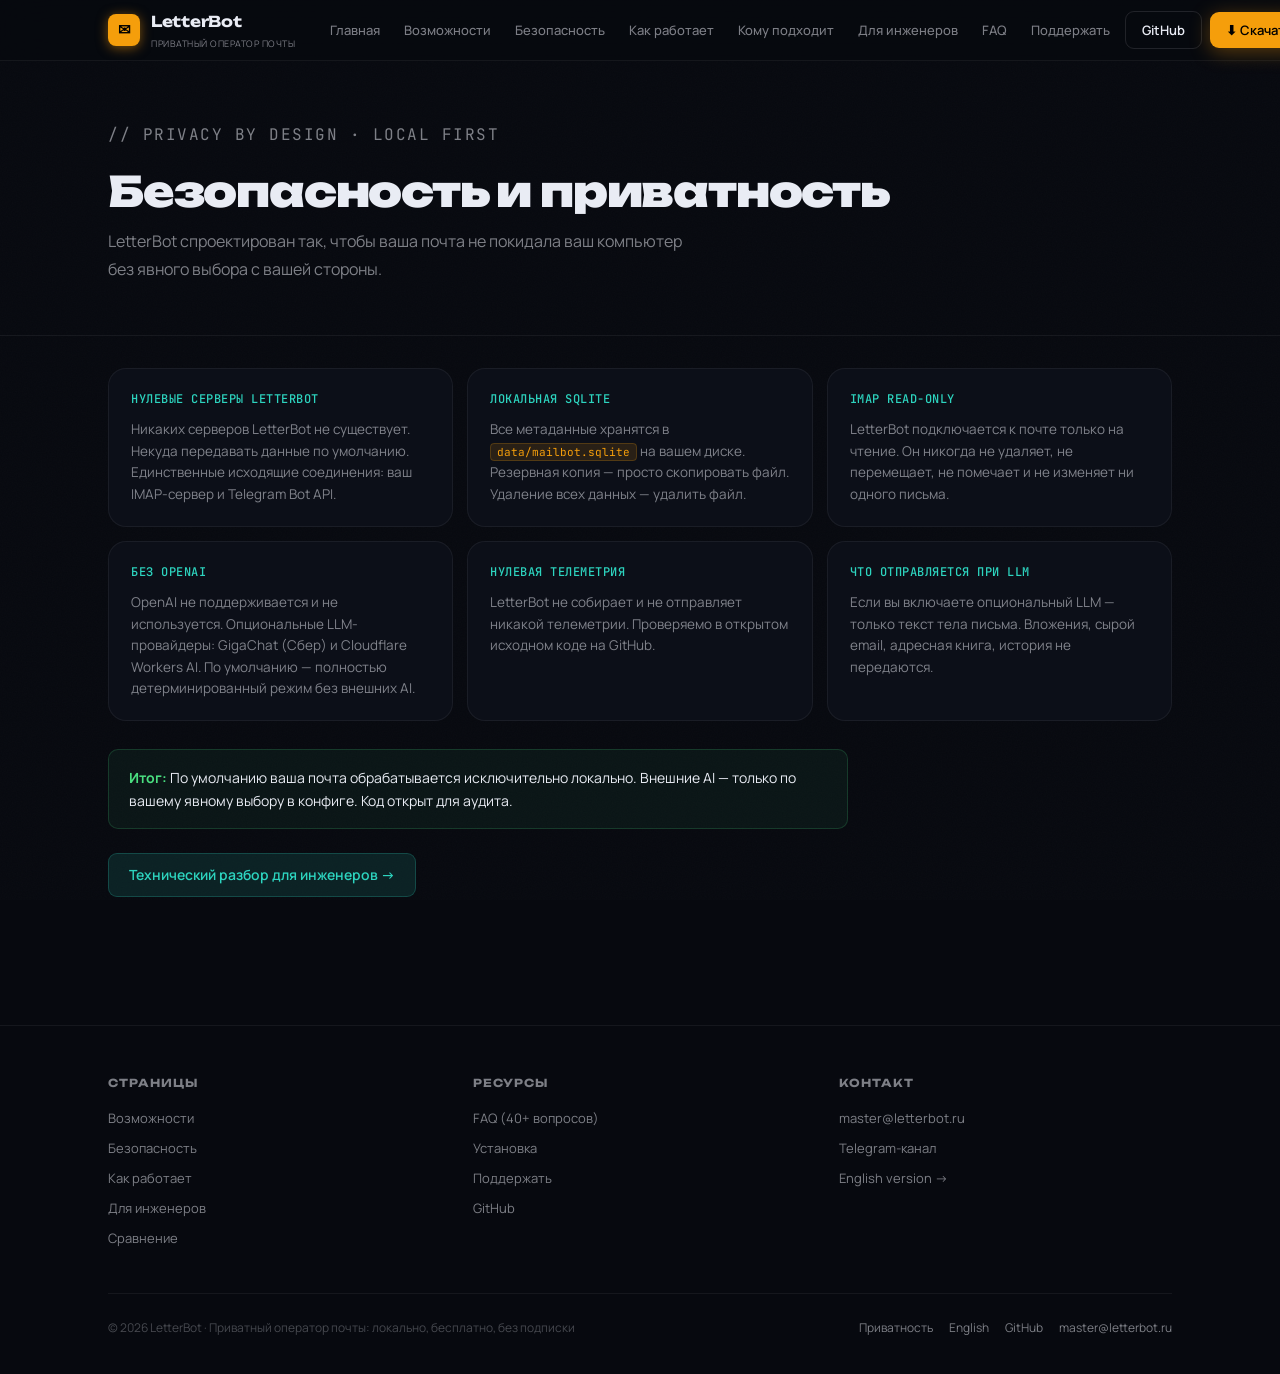
==== bezopasnost.html @ 1d452079 "Initial commit" ====
<!DOCTYPE html>
<html lang="ru">
<head>
<meta charset="UTF-8"/><meta name="viewport" content="width=device-width,initial-scale=1.0"/>
<title>Безопасность и приватность LetterBot — данные не покидают ваш компьютер</title>
<meta name="description" content="LetterBot обрабатывает почту локально. SQLite на вашем диске. Нет серверов LetterBot. Нет телеметрии. OpenAI не используется."/>
<meta name="theme-color" content="#07090f"/>
<link rel="canonical" href="https://letterbot.ru/bezopasnost.html"/>
<meta property="og:title" content="Безопасность и приватность LetterBot — данные не покидают ваш компьютер"/>
<meta property="og:description" content="LetterBot обрабатывает почту локально. SQLite на вашем диске. Нет серверов LetterBot. Нет телеметрии. OpenAI не используется."/>
<meta property="og:type" content="website"/>
<meta property="og:url" content="https://letterbot.ru/bezopasnost.html"/>
<meta property="og:image" content="https://letterbot.ru/assets/og.png"/>
<meta name="twitter:card" content="summary_large_image"/>
<link rel="alternate" hreflang="en" href="https://sergiothefirst.github.io/letterbot/"/>
<link rel="icon" href="favicon.svg" type="image/svg+xml"/>
<link rel="manifest" href="site.webmanifest"/>
<link rel="stylesheet" href="assets/styles.css"/>
<script src="assets/config.js"></script>
</head>
<body>
<a class="skip-link" href="#content">Перейти к содержимому</a>
<nav class="nav">
  <div class="wrap nav-inner">
    <a class="brand" href="index.html"><div class="brand-icon">✉</div><span>LetterBot<span class="brand-tag">приватный оператор почты</span></span></a>
    <div class="nav-links">
      <a href="index.html">Главная</a><a href="vozmozhnosti.html">Возможности</a>
      <a href="bezopasnost.html">Безопасность</a><a href="kak-rabotaet.html">Как работает</a>
      <a href="komu-podhodit.html">Кому подходит</a><a href="dlya-inzhenerov.html">Для инженеров</a>
      <a href="faq.html">FAQ</a><a href="podderzhka.html">Поддержать</a>
    </div>
    <div class="nav-end">
      <a class="btn btn-outline btn-sm" href="#" data-lb-github>GitHub</a>
      <a class="btn btn-amber btn-sm" href="#" data-lb-releases>⬇ Скачать</a>
    </div>
    <button class="mob-btn" id="mob-toggle" aria-expanded="false">☰</button>
  </div>
  <div class="mob-nav" id="mob-nav">
    <a href="index.html">Главная</a><a href="faq.html">FAQ</a>
    <a href="dlya-inzhenerov.html">Для инженеров</a><a href="podderzhka.html">Поддержать</a>
  </div>
</nav>
<main id="content">

<section class="page-hero"><div class="wrap">
  <p class="eyebrow">// privacy by design · local first</p>
  <h1>Безопасность и приватность</h1>
  <p>LetterBot спроектирован так, чтобы ваша почта не покидала ваш компьютер без явного выбора с вашей стороны.</p>
</div></section>
<section class="section" style="padding-top:32px"><div class="wrap">
  <div class="arch-grid">
    <div class="arch-card"><h4>НУЛЕВЫЕ СЕРВЕРЫ LETTERBOT</h4><p>Никаких серверов LetterBot не существует. Некуда передавать данные по умолчанию. Единственные исходящие соединения: ваш IMAP-сервер и Telegram Bot API.</p></div>
    <div class="arch-card"><h4>ЛОКАЛЬНАЯ SQLITE</h4><p>Все метаданные хранятся в <code>data/mailbot.sqlite</code> на вашем диске. Резервная копия — просто скопировать файл. Удаление всех данных — удалить файл.</p></div>
    <div class="arch-card"><h4>IMAP READ-ONLY</h4><p>LetterBot подключается к почте только на чтение. Он никогда не удаляет, не перемещает, не помечает и не изменяет ни одного письма.</p></div>
    <div class="arch-card"><h4>БЕЗ OPENAI</h4><p>OpenAI не поддерживается и не используется. Опциональные LLM-провайдеры: GigaChat (Сбер) и Cloudflare Workers AI. По умолчанию — полностью детерминированный режим без внешних AI.</p></div>
    <div class="arch-card"><h4>НУЛЕВАЯ ТЕЛЕМЕТРИЯ</h4><p>LetterBot не собирает и не отправляет никакой телеметрии. Проверяемо в открытом исходном коде на GitHub.</p></div>
    <div class="arch-card"><h4>ЧТО ОТПРАВЛЯЕТСЯ ПРИ LLM</h4><p>Если вы включаете опциональный LLM — только текст тела письма. Вложения, сырой email, адресная книга, история не передаются.</p></div>
  </div>
  <div class="gbox" style="margin-top:28px;max-width:740px">
    <strong>Итог:</strong> По умолчанию ваша почта обрабатывается исключительно локально. Внешние AI — только по вашему явному выбору в конфиге. Код открыт для аудита.
  </div>
  <div style="margin-top:24px"><a class="btn btn-teal" href="dlya-inzhenerov.html">Технический разбор для инженеров →</a></div>
</div></section>
</main>
<footer class="footer"><div class="wrap">
  <div class="footer-grid">
    <div class="footer-col"><h4>Страницы</h4>
      <a href="vozmozhnosti.html">Возможности</a><a href="bezopasnost.html">Безопасность</a>
      <a href="kak-rabotaet.html">Как работает</a><a href="dlya-inzhenerov.html">Для инженеров</a>
      <a href="sravnenie.html">Сравнение</a></div>
    <div class="footer-col"><h4>Ресурсы</h4>
      <a href="faq.html">FAQ (40+ вопросов)</a><a href="ustanovka-windows.html">Установка</a>
      <a href="podderzhka.html">Поддержать</a><a href="#" data-lb-github>GitHub</a></div>
    <div class="footer-col"><h4>Контакт</h4>
      <a href="mailto:master@letterbot.ru">master@letterbot.ru</a>
      <a href="#" data-lb-telegram>Telegram-канал</a>
      <a href="#" data-lb-en>English version →</a></div>
  </div>
  <div class="footer-bottom">
    <span>© <span id="year"></span> LetterBot · Приватный оператор почты: локально, бесплатно, без подписки</span>
    <div style="display:flex;gap:16px">
      <a href="bezopasnost.html">Приватность</a>
      <a href="#" data-lb-en>English</a>
      <a href="#" data-lb-github>GitHub</a>
      <a href="mailto:master@letterbot.ru">master@letterbot.ru</a>
    </div>
  </div>
</div></footer>
<script src="assets/main.js" defer></script>
</body></html>
---- assets/styles.css ----
/* ======================================================
   LetterBot RU — Premium Stylesheet v3
   Direction: dark ink · amber glow · mono accents · editorial
   Fonts: Unbounded (display) + Manrope (body) + JetBrains Mono
   ====================================================== */

@import url('https://fonts.googleapis.com/css2?family=Unbounded:wght@400;600;700;900&family=Manrope:wght@300;400;500;600;700&family=JetBrains+Mono:wght@400;500&display=swap');

/* ── tokens ── */
:root {
  --ink:      #07090f;
  --ink2:     #0c0f18;
  --ink3:     #111622;
  --ink4:     #18202f;
  --ink5:     #1f2a3d;
  --line:     rgba(255,255,255,0.06);
  --line2:    rgba(255,255,255,0.11);
  --amber:    #f59e0b;
  --amber2:   #d97706;
  --amber3:   rgba(245,158,11,0.12);
  --teal:     #2dd4bf;
  --green:    #4ade80;
  --red:      #f87171;
  --blue:     #60a5fa;
  --purple:   #a78bfa;
  --text:     #e9ecf4;
  --muted:    rgba(233,236,244,0.52);
  --muted2:   rgba(233,236,244,0.28);
  --surface:  rgba(255,255,255,0.035);
  --surface2: rgba(255,255,255,0.06);
  --surface3: rgba(255,255,255,0.09);
  --radius:   10px;
  --radius2:  18px;
  --shadow:   0 16px 56px rgba(0,0,0,0.6);
  --shadow2:  0 4px 20px rgba(0,0,0,0.4);
  --font-h:   'Unbounded', sans-serif;
  --font-b:   'Manrope', sans-serif;
  --font-m:   'JetBrains Mono', monospace;
  --max:      1120px;
}

/* ── reset ── */
*,*::before,*::after{box-sizing:border-box;margin:0;padding:0}
html{scroll-behavior:smooth}
body{
  font-family:var(--font-b);
  background:var(--ink);
  color:var(--text);
  line-height:1.7;
  font-size:16px;
  -webkit-font-smoothing:antialiased;
  overflow-x:hidden;
}
a{color:var(--amber);text-decoration:none}
a:hover{text-decoration:underline;opacity:.9}
img{max-width:100%;display:block}
ul,ol{list-style:none}

code,kbd{
  font-family:var(--font-m);
  font-size:.82em;
  background:var(--amber3);
  border:1px solid rgba(245,158,11,0.2);
  border-radius:4px;
  padding:1px 6px;
  color:var(--amber);
}

/* ── noise grain ── */
body::before{
  content:'';
  position:fixed;inset:0;
  background-image:url("data:image/svg+xml,%3Csvg xmlns='http://www.w3.org/2000/svg' width='300' height='300'%3E%3Cfilter id='n'%3E%3CfeTurbulence type='fractalNoise' baseFrequency='.8' numOctaves='4' stitchTiles='stitch'/%3E%3C/filter%3E%3Crect width='300' height='300' filter='url(%23n)' opacity='.045'/%3E%3C/svg%3E");
  pointer-events:none;z-index:0;opacity:.55;
}
body>*{position:relative;z-index:1}

/* ── layout ── */
.wrap{max-width:var(--max);margin:0 auto;padding:0 28px}
.section{padding:88px 0}
.section-sm{padding:52px 0}

/* ── nav ── */
.nav{
  position:sticky;top:0;z-index:200;
  background:rgba(7,9,15,.9);
  backdrop-filter:blur(20px) saturate(1.3);
  border-bottom:1px solid var(--line);
}
.nav-inner{
  display:flex;align-items:center;
  height:60px;gap:4px;
}
.brand{
  display:flex;align-items:center;gap:11px;
  font-family:var(--font-h);font-weight:700;font-size:15px;
  color:var(--text);letter-spacing:-.3px;
  white-space:nowrap;text-decoration:none;margin-right:20px;
  flex-shrink:0;
}
.brand:hover{text-decoration:none;opacity:.9}
.brand-icon{
  width:32px;height:32px;border-radius:8px;
  background:var(--amber);
  display:grid;place-items:center;
  font-size:15px;flex-shrink:0;
  box-shadow:0 2px 12px rgba(245,158,11,.5);
  color:#000;font-weight:700;
}
.brand-tag{
  display:block;font-size:9px;font-weight:400;
  color:var(--muted);letter-spacing:.5px;text-transform:uppercase;
  font-family:var(--font-b);margin-top:1px;
}
.nav-links{
  display:flex;align-items:center;gap:2px;flex:1;
}
.nav-links a{
  font-size:13px;font-weight:500;color:var(--muted);
  padding:6px 11px;border-radius:7px;
  transition:color .18s,background .18s;
  white-space:nowrap;
}
.nav-links a:hover,.nav-links a[aria-current]{
  color:var(--text);background:var(--surface2);
  text-decoration:none;
}
.nav-end{display:flex;align-items:center;gap:8px;margin-left:auto}
.mob-btn{
  display:none;background:none;border:none;
  color:var(--text);font-size:20px;cursor:pointer;
  padding:6px;border-radius:7px;
  margin-left:auto;
}
.mob-nav{
  display:none;flex-direction:column;gap:4px;
  padding:16px 24px 20px;border-top:1px solid var(--line);
  background:var(--ink2);
}
.mob-nav a{font-size:15px;font-weight:500;padding:10px 0;color:var(--muted);border-bottom:1px solid var(--line)}
.mob-nav a:hover,.mob-nav a[aria-current]{color:var(--amber)}
.mob-nav.open{display:flex}

/* ── buttons ── */
.btn{
  display:inline-flex;align-items:center;gap:7px;
  padding:9px 20px;border-radius:9px;font-weight:600;
  font-size:14px;font-family:var(--font-b);
  cursor:pointer;border:none;transition:all .2s;
  text-decoration:none;white-space:nowrap;
}
.btn:hover{text-decoration:none;transform:translateY(-1px)}
.btn-sm{padding:7px 16px;font-size:13px}
.btn-amber{background:var(--amber);color:#000;box-shadow:0 4px 20px rgba(245,158,11,.35)}
.btn-amber:hover{background:#fbbf24;box-shadow:0 6px 28px rgba(245,158,11,.5)}
.btn-outline{background:transparent;color:var(--text);border:1px solid var(--line2)}
.btn-outline:hover{background:var(--surface2);border-color:var(--line2)}
.btn-ghost{background:var(--surface);color:var(--text);border:1px solid var(--line)}
.btn-ghost:hover{background:var(--surface2)}
.btn-teal{background:rgba(45,212,191,.12);color:var(--teal);border:1px solid rgba(45,212,191,.22)}
.btn-teal:hover{background:rgba(45,212,191,.2)}

/* ── hero ── */
.hero{
  padding:80px 0 96px;
  position:relative;overflow:hidden;
}
.hero::after{
  content:'';position:absolute;
  top:-200px;right:-300px;
  width:700px;height:700px;
  background:radial-gradient(circle,rgba(245,158,11,.07) 0%,transparent 65%);
  pointer-events:none;
}
.hero-grid{
  display:grid;grid-template-columns:1fr 420px;
  gap:56px;align-items:start;
}
.eyebrow{
  font-family:var(--font-m);font-size:11px;
  color:var(--amber);text-transform:uppercase;letter-spacing:1.5px;
  margin-bottom:20px;
}
.hero h1{
  font-family:var(--font-h);font-size:clamp(28px,4.5vw,52px);
  font-weight:900;line-height:1.1;letter-spacing:-1.5px;
  margin-bottom:22px;
}
.hero-lead{
  font-size:17px;color:var(--muted);line-height:1.72;
  max-width:560px;margin-bottom:28px;
}
.slogan{
  font-family:var(--font-h);font-size:13px;font-weight:600;
  color:var(--teal);letter-spacing:.5px;
  margin-bottom:32px;padding:10px 16px;
  background:rgba(45,212,191,.07);border:1px solid rgba(45,212,191,.15);
  border-radius:8px;display:inline-block;
}
.badge-row{display:flex;flex-wrap:wrap;gap:8px;margin-bottom:32px}
.badge{
  font-size:12px;font-weight:600;
  padding:5px 12px;border-radius:20px;
  background:var(--surface2);border:1px solid var(--line2);
  color:var(--muted);letter-spacing:.2px;
}
.badge.green{background:rgba(74,222,128,.08);border-color:rgba(74,222,128,.2);color:var(--green)}
.badge.amber{background:var(--amber3);border-color:rgba(245,158,11,.25);color:var(--amber)}
.badge.teal{background:rgba(45,212,191,.08);border-color:rgba(45,212,191,.2);color:var(--teal)}
.hero-actions{display:flex;gap:12px;flex-wrap:wrap;margin-bottom:40px}
.hero-stats{
  display:grid;grid-template-columns:repeat(3,1fr);
  gap:1px;background:var(--line);border-radius:12px;overflow:hidden;
  border:1px solid var(--line);
}
.stat{
  background:var(--ink2);padding:16px 20px;
}
.stat-val{
  font-family:var(--font-h);font-size:22px;font-weight:700;
  color:var(--amber);display:block;
}
.stat-label{font-size:12px;color:var(--muted);margin-top:3px}

/* ── telegram mock ── */
.tg-card{
  background:var(--ink3);
  border:1px solid var(--line2);border-radius:var(--radius2);
  overflow:hidden;box-shadow:var(--shadow);
}
.tg-header{
  background:var(--ink4);padding:12px 16px;
  display:flex;align-items:center;gap:10px;
  border-bottom:1px solid var(--line);
}
.tg-avatar{
  width:36px;height:36px;border-radius:50%;
  background:var(--amber);display:grid;place-items:center;
  font-size:14px;color:#000;font-weight:700;flex-shrink:0;
}
.tg-name{font-weight:600;font-size:14px}
.tg-sub{font-size:11px;color:var(--teal)}
.tg-body{padding:16px}
.tg-msg{
  background:var(--ink4);border-radius:12px 12px 12px 4px;
  padding:14px 16px;margin-bottom:10px;font-size:14px;
  line-height:1.6;border-left:3px solid var(--amber);
}
.tg-msg .pri{font-weight:700;font-size:13px;margin-bottom:6px}
.tg-msg .subject{font-weight:600;color:var(--text);margin-bottom:4px}
.tg-msg .action{color:var(--green);font-size:13px;margin-top:6px}
.tg-msg .meta{font-size:11px;color:var(--muted2);margin-top:6px;font-family:var(--font-m)}
.tg-btns{display:flex;flex-wrap:wrap;gap:6px;margin-top:10px}
.tg-btn{
  background:var(--ink4);border:1px solid var(--line2);
  border-radius:8px;padding:6px 12px;font-size:12px;
  color:var(--muted);cursor:pointer;font-family:var(--font-b);
}
.tg-btn.hi{background:rgba(248,113,113,.1);border-color:rgba(248,113,113,.25);color:var(--red)}
.tg-btn.med{background:rgba(251,191,36,.08);border-color:rgba(251,191,36,.2);color:var(--amber)}
.tg-btn.lo{background:rgba(74,222,128,.07);border-color:rgba(74,222,128,.18);color:var(--green)}

/* ── sections ── */
h2{
  font-family:var(--font-h);font-size:clamp(20px,3.5vw,34px);
  font-weight:800;letter-spacing:-1px;line-height:1.15;
  margin-bottom:14px;
}
h3{font-family:var(--font-h);font-size:15px;font-weight:700;letter-spacing:-.3px;margin-bottom:8px}
.section-lead{font-size:17px;color:var(--muted);margin-bottom:44px;max-width:640px;line-height:1.7}
.section-eyebrow{font-family:var(--font-m);font-size:10px;letter-spacing:2px;text-transform:uppercase;color:var(--amber);margin-bottom:12px}

/* ── feature grid ── */
.feature-grid{display:grid;grid-template-columns:repeat(auto-fill,minmax(310px,1fr));gap:16px}
.fcard{
  background:var(--ink2);border:1px solid var(--line);
  border-radius:var(--radius2);padding:24px 26px;
  transition:border-color .2s,transform .2s;
}
.fcard:hover{border-color:var(--line2);transform:translateY(-2px)}
.fcard-icon{
  width:40px;height:40px;border-radius:10px;
  display:grid;place-items:center;font-size:18px;
  margin-bottom:14px;flex-shrink:0;
}
.fcard-icon.amber{background:var(--amber3)}
.fcard-icon.teal{background:rgba(45,212,191,.1)}
.fcard-icon.green{background:rgba(74,222,128,.1)}
.fcard-icon.blue{background:rgba(96,165,250,.1)}
.fcard-icon.red{background:rgba(248,113,113,.1)}
.fcard-icon.purple{background:rgba(167,139,250,.1)}
.fcard p{font-size:14px;color:var(--muted);line-height:1.65;margin-top:6px}
.fcard-tag{
  display:inline-block;margin-top:12px;
  font-family:var(--font-m);font-size:10px;
  color:var(--amber);background:var(--amber3);
  border:1px solid rgba(245,158,11,.2);
  border-radius:4px;padding:2px 8px;
}

/* ── comparison table ── */
.cmp-table{width:100%;border-collapse:collapse;font-size:14px}
.cmp-table th{
  font-family:var(--font-h);font-size:11px;font-weight:700;
  text-transform:uppercase;letter-spacing:.5px;
  padding:14px 20px;background:var(--ink3);
  border-bottom:1px solid var(--line2);text-align:left;color:var(--muted);
}
.cmp-table th:first-child{color:var(--text)}
.cmp-table td{
  padding:13px 20px;border-bottom:1px solid var(--line);
  vertical-align:middle;
}
.cmp-table tr:last-child td{border-bottom:none}
.cmp-table tr:hover td{background:var(--surface)}
.cmp-table td:first-child{color:var(--muted);font-size:13px}
.cmp-table .lb-col{color:var(--amber);font-weight:600}
.cmp-yes{color:var(--green)}
.cmp-no{color:var(--muted2)}
.cmp-part{color:var(--amber)}
.table-wrap{
  background:var(--ink2);border:1px solid var(--line);
  border-radius:var(--radius2);overflow:hidden;overflow-x:auto;
}

/* ── arch cards ── */
.arch-grid{display:grid;grid-template-columns:repeat(auto-fill,minmax(260px,1fr));gap:14px}
.arch-card{
  background:var(--ink2);border:1px solid var(--line);
  border-radius:var(--radius2);padding:20px 22px;
}
.arch-card h4{
  font-family:var(--font-m);font-size:12px;font-weight:500;
  color:var(--teal);margin-bottom:10px;letter-spacing:.5px;
}
.arch-card p{font-size:13.5px;color:var(--muted);line-height:1.6}

/* ── code block ── */
.code-block{
  background:var(--ink3);border:1px solid var(--line2);
  border-radius:var(--radius2);padding:20px 24px;
  font-family:var(--font-m);font-size:13px;
  line-height:1.75;overflow-x:auto;
}
.code-block .comment{color:var(--muted2)}
.code-block .key{color:var(--amber)}
.code-block .val{color:var(--green)}
.code-block .prompt{color:var(--teal)}

/* ── faq ── */
.faq-search-wrap{
  display:flex;align-items:center;gap:12px;
  margin-bottom:36px;flex-wrap:wrap;
}
#faq-search{
  flex:1;min-width:240px;max-width:520px;
  background:var(--ink3);border:1px solid var(--line2);
  border-radius:10px;padding:11px 16px;
  font-size:14px;color:var(--text);
  font-family:var(--font-b);outline:none;
  transition:border-color .2s,box-shadow .2s;
}
#faq-search:focus{
  border-color:rgba(245,158,11,.4);
  box-shadow:0 0 0 3px rgba(245,158,11,.1);
}
#faq-search::placeholder{color:var(--muted2)}
#faq-empty{
  display:none;text-align:center;padding:40px;
  color:var(--muted);font-size:15px;
}
.faq-section-label{
  font-family:var(--font-m);font-size:10px;
  text-transform:uppercase;letter-spacing:1.8px;
  color:var(--amber);margin:36px 0 14px;
}
.faq-item{
  border:1px solid var(--line);border-radius:12px;
  margin-bottom:8px;overflow:hidden;
  transition:border-color .2s;
}
.faq-item:hover{border-color:var(--line2)}
.faq-item[data-hidden]{display:none}
.faq-q{
  display:flex;justify-content:space-between;align-items:center;
  padding:16px 20px;cursor:pointer;
  font-weight:600;font-size:15px;color:var(--text);
  gap:12px;user-select:none;
  background:var(--ink2);
}
.faq-q:hover{background:var(--ink3)}
.faq-q .faq-ic{
  flex-shrink:0;width:22px;height:22px;
  border-radius:50%;background:var(--surface2);
  display:grid;place-items:center;
  font-size:14px;transition:transform .25s;
  color:var(--amber);
}
.faq-item.open .faq-q .faq-ic{transform:rotate(45deg)}
.faq-body{
  display:none;padding:16px 20px 20px;
  font-size:14.5px;color:var(--muted);line-height:1.72;
  background:var(--ink2);border-top:1px solid var(--line);
}
.faq-item.open .faq-body{display:block}
.faq-body strong{color:var(--text)}
.faq-body code{font-size:.82em}
.faq-match{background:rgba(245,158,11,.2);border-radius:2px;padding:0 2px}

/* ── qr/donate ── */
.donate-box{
  background:var(--ink2);border:1px solid var(--line);
  border-radius:var(--radius2);padding:32px;
  display:flex;gap:32px;align-items:center;flex-wrap:wrap;
}
.donate-qr{
  width:140px;height:140px;flex-shrink:0;
  border-radius:12px;overflow:hidden;background:#fff;padding:8px;
}
.donate-qr img{width:100%;height:100%;object-fit:contain}
.donate-text h3{font-family:var(--font-h);margin-bottom:10px;font-size:18px}
.donate-text p{color:var(--muted);font-size:14px;margin-bottom:16px}

/* ── page hero ── */
.page-hero{
  padding:60px 0 52px;
  border-bottom:1px solid var(--line);
}
.page-hero h1{
  font-family:var(--font-h);font-size:clamp(22px,4vw,42px);
  font-weight:900;letter-spacing:-1.2px;line-height:1.1;
  margin-bottom:14px;
}
.page-hero p{font-size:16px;color:var(--muted);max-width:580px;line-height:1.7}

/* ── highlight box ── */
.hbox{
  background:var(--amber3);border:1px solid rgba(245,158,11,.22);
  border-radius:var(--radius);padding:16px 20px;
  font-size:14px;line-height:1.65;margin:20px 0;
}
.hbox strong{color:var(--amber)}
.tbox{
  background:rgba(45,212,191,.06);border:1px solid rgba(45,212,191,.18);
  border-radius:var(--radius);padding:16px 20px;
  font-size:14px;line-height:1.65;margin:20px 0;
}
.tbox strong{color:var(--teal)}
.gbox{
  background:rgba(74,222,128,.06);border:1px solid rgba(74,222,128,.18);
  border-radius:var(--radius);padding:16px 20px;
  font-size:14px;line-height:1.65;
}
.gbox strong{color:var(--green)}

/* ── two-col ── */
.two-col{display:grid;grid-template-columns:1fr 1fr;gap:24px}
.three-col{display:grid;grid-template-columns:repeat(3,1fr);gap:20px}

/* ── log mock ── */
.log-mock{
  background:var(--ink);border:1px solid var(--line2);
  border-radius:var(--radius2);padding:20px 24px;
  font-family:var(--font-m);font-size:12.5px;line-height:1.9;
  overflow-x:auto;
}
.log-mock .ok{color:var(--green)}
.log-mock .warn{color:var(--amber)}
.log-mock .err{color:var(--red)}
.log-mock .info{color:var(--blue)}
.log-mock .ts{color:var(--muted2)}
.log-mock .ev{color:var(--teal)}

/* ── steps ── */
.steps{display:flex;flex-direction:column;gap:0}
.step{
  display:flex;gap:20px;padding:20px 0;
  border-bottom:1px solid var(--line);
}
.step:last-child{border-bottom:none}
.step-num{
  width:32px;height:32px;border-radius:50%;
  background:var(--amber);color:#000;
  font-weight:800;font-family:var(--font-h);font-size:13px;
  display:grid;place-items:center;flex-shrink:0;margin-top:2px;
}
.step-body h4{font-family:var(--font-h);font-size:14px;font-weight:700;margin-bottom:6px}
.step-body p{font-size:14px;color:var(--muted);line-height:1.65}

/* ── footer ── */
.footer{
  padding:48px 0 36px;
  border-top:1px solid var(--line);margin-top:40px;
}
.footer-grid{
  display:grid;grid-template-columns:1fr 1fr 1fr;gap:32px;
  margin-bottom:36px;
}
.footer-col h4{
  font-family:var(--font-h);font-size:11px;font-weight:700;
  text-transform:uppercase;letter-spacing:1px;
  color:var(--muted);margin-bottom:14px;
}
.footer-col a{
  display:block;font-size:13px;color:var(--muted);
  margin-bottom:8px;
}
.footer-col a:hover{color:var(--amber)}
.footer-bottom{
  display:flex;justify-content:space-between;align-items:center;
  flex-wrap:wrap;gap:12px;
  padding-top:24px;border-top:1px solid var(--line);
  font-size:12px;color:var(--muted2);
}
.footer-bottom a{color:var(--muted)}
.footer-bottom a:hover{color:var(--amber)}

/* ── misc utilities ── */
.tag{
  display:inline-block;font-family:var(--font-m);font-size:10px;
  padding:3px 9px;border-radius:4px;
  background:var(--surface2);border:1px solid var(--line2);
  color:var(--muted);
}
.tag.amber{background:var(--amber3);border-color:rgba(245,158,11,.2);color:var(--amber)}
.tag.green{background:rgba(74,222,128,.08);border-color:rgba(74,222,128,.2);color:var(--green)}
.tag.teal{background:rgba(45,212,191,.08);border-color:rgba(45,212,191,.2);color:var(--teal)}
.skip-link{position:absolute;top:-60px;left:0;background:var(--amber);color:#000;padding:8px 16px;border-radius:0 0 8px 0;font-weight:600;transition:top .2s;z-index:999}
.skip-link:focus{top:0}
.sr-only{position:absolute;width:1px;height:1px;padding:0;margin:-1px;overflow:hidden;clip:rect(0,0,0,0);border:0}
.divider{border:none;border-top:1px solid var(--line);margin:40px 0}
.centered{text-align:center}
.muted{color:var(--muted)}
.small{font-size:13px}
input[type="search"],input[type="text"]{
  background:var(--ink3);border:1px solid var(--line2);
  border-radius:10px;padding:10px 16px;
  font-size:14px;color:var(--text);
  font-family:var(--font-b);outline:none;width:100%;
  transition:border-color .2s,box-shadow .2s;
}
input:focus{border-color:rgba(245,158,11,.4);box-shadow:0 0 0 3px rgba(245,158,11,.1)}

/* ── engineer page ── */
.eng-hero-badge{
  display:inline-flex;align-items:center;gap:8px;
  background:rgba(45,212,191,.07);border:1px solid rgba(45,212,191,.18);
  border-radius:8px;padding:8px 14px;font-size:13px;color:var(--teal);
  font-family:var(--font-m);margin-bottom:20px;
}
.metrics-bar{
  display:grid;grid-template-columns:repeat(auto-fill,minmax(160px,1fr));
  gap:12px;margin:28px 0;
}
.metric-box{
  background:var(--ink2);border:1px solid var(--line);
  border-radius:12px;padding:16px 18px;
}
.metric-box .mv{
  font-family:var(--font-h);font-size:20px;font-weight:700;
  color:var(--amber);display:block;
}
.metric-box .ml{font-size:12px;color:var(--muted);margin-top:4px}

/* ── priority chips ── */
.pri-chip{
  display:inline-flex;align-items:center;gap:6px;
  font-size:12px;font-weight:600;padding:4px 10px;border-radius:20px;
}
.pri-chip.red{background:rgba(248,113,113,.1);color:var(--red);border:1px solid rgba(248,113,113,.2)}
.pri-chip.amber{background:var(--amber3);color:var(--amber);border:1px solid rgba(245,158,11,.2)}
.pri-chip.green{background:rgba(74,222,128,.08);color:var(--green);border:1px solid rgba(74,222,128,.2)}

/* ── responsive ── */
@media(max-width:960px){
  .hero-grid{grid-template-columns:1fr;gap:36px}
  .two-col,.three-col,.footer-grid{grid-template-columns:1fr}
  .hero-stats{grid-template-columns:repeat(3,1fr)}
}
@media(max-width:720px){
  .section{padding:60px 0}
  .wrap{padding:0 18px}
  .nav-links{display:none}
  .mob-btn{display:block}
  .nav-end{display:none}
  h2{font-size:22px}
  .hero-stats{grid-template-columns:1fr}
  .feature-grid{grid-template-columns:1fr}
  .arch-grid{grid-template-columns:1fr}
  .metrics-bar{grid-template-columns:repeat(2,1fr)}
  .donate-box{flex-direction:column}
}
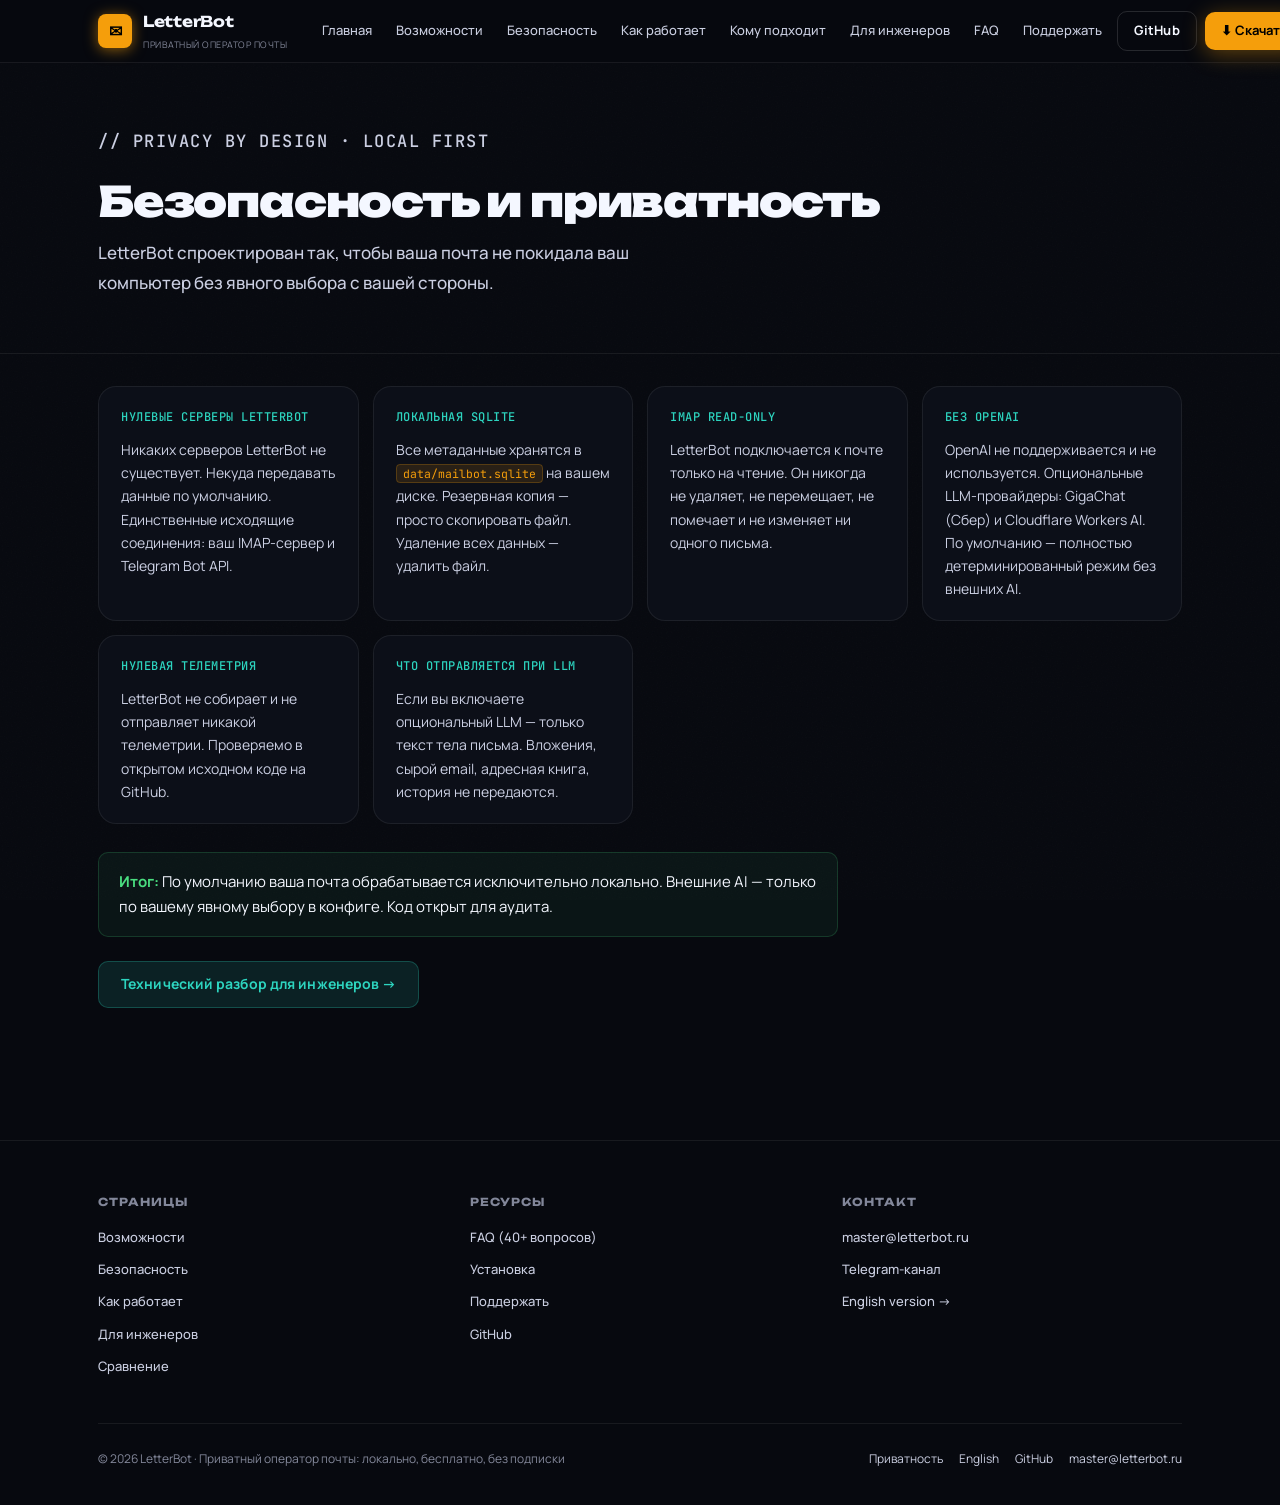
==== commit 6a34c708: "Добавить Cloudflare Web Analytics на все страницы сайта - Вставлен скрипт beacon.min.js с токеном 34" ====
--- a/bezopasnost.html
+++ b/bezopasnost.html
@@ -87,4 +87,5 @@
   </div>
 </div></footer>
 <script src="assets/main.js" defer></script>
+<!-- Cloudflare Web Analytics --><script defer src='https://static.cloudflareinsights.com/beacon.min.js' data-cf-beacon='{"token": "34885cf1632e48f6a57eb28987edbba8"}'></script><!-- End Cloudflare Web Analytics -->
 </body></html>
--- a/assets/styles.css
+++ b/assets/styles.css
@@ -1,7 +1,8 @@
 /* ======================================================
-   LetterBot RU — Premium Stylesheet v3
+   LetterBot RU — Premium Stylesheet v5
    Direction: dark ink · amber glow · mono accents · editorial
    Fonts: Unbounded (display) + Manrope (body) + JetBrains Mono
+   GEO/AEO optimized · Yandex Alisa · 2026-04-27
    ====================================================== */
 
 @import url('https://fonts.googleapis.com/css2?family=Unbounded:wght@400;600;700;900&family=Manrope:wght@300;400;500;600;700&family=JetBrains+Mono:wght@400;500&display=swap');
@@ -13,8 +14,8 @@
   --ink3:     #111622;
   --ink4:     #18202f;
   --ink5:     #1f2a3d;
-  --line:     rgba(255,255,255,0.06);
-  --line2:    rgba(255,255,255,0.11);
+  --line:     rgba(255,255,255,0.07);
+  --line2:    rgba(255,255,255,0.13);
   --amber:    #f59e0b;
   --amber2:   #d97706;
   --amber3:   rgba(245,158,11,0.12);
@@ -23,20 +24,20 @@
   --red:      #f87171;
   --blue:     #60a5fa;
   --purple:   #a78bfa;
-  --text:     #e9ecf4;
-  --muted:    rgba(233,236,244,0.52);
-  --muted2:   rgba(233,236,244,0.28);
+  --text:     #f4f7ff;
+  --muted:    rgba(230,235,255,0.88);
+  --muted2:   rgba(220,228,255,0.58);
   --surface:  rgba(255,255,255,0.035);
-  --surface2: rgba(255,255,255,0.06);
-  --surface3: rgba(255,255,255,0.09);
+  --surface2: rgba(255,255,255,0.07);
+  --surface3: rgba(255,255,255,0.10);
   --radius:   10px;
   --radius2:  18px;
-  --shadow:   0 16px 56px rgba(0,0,0,0.6);
+  --shadow:   0 16px 56px rgba(0,0,0,0.65);
   --shadow2:  0 4px 20px rgba(0,0,0,0.4);
   --font-h:   'Unbounded', sans-serif;
   --font-b:   'Manrope', sans-serif;
   --font-m:   'JetBrains Mono', monospace;
-  --max:      1120px;
+  --max:      1140px;
 }
 
 /* ── reset ── */
@@ -46,8 +47,9 @@
   font-family:var(--font-b);
   background:var(--ink);
   color:var(--text);
-  line-height:1.7;
-  font-size:16px;
+  line-height:1.78;
+  font-size:18px;
+  font-weight:400;
   -webkit-font-smoothing:antialiased;
   overflow-x:hidden;
 }
@@ -55,12 +57,13 @@
 a:hover{text-decoration:underline;opacity:.9}
 img{max-width:100%;display:block}
 ul,ol{list-style:none}
+figure{margin:0}
 
 code,kbd{
   font-family:var(--font-m);
   font-size:.82em;
   background:var(--amber3);
-  border:1px solid rgba(245,158,11,0.2);
+  border:1px solid rgba(245,158,11,0.22);
   border-radius:4px;
   padding:1px 6px;
   color:var(--amber);
@@ -71,25 +74,25 @@
   content:'';
   position:fixed;inset:0;
   background-image:url("data:image/svg+xml,%3Csvg xmlns='http://www.w3.org/2000/svg' width='300' height='300'%3E%3Cfilter id='n'%3E%3CfeTurbulence type='fractalNoise' baseFrequency='.8' numOctaves='4' stitchTiles='stitch'/%3E%3C/filter%3E%3Crect width='300' height='300' filter='url(%23n)' opacity='.045'/%3E%3C/svg%3E");
-  pointer-events:none;z-index:0;opacity:.55;
+  pointer-events:none;z-index:0;opacity:.5;
 }
 body>*{position:relative;z-index:1}
 
 /* ── layout ── */
 .wrap{max-width:var(--max);margin:0 auto;padding:0 28px}
-.section{padding:88px 0}
-.section-sm{padding:52px 0}
+.section{padding:92px 0}
+.section-sm{padding:56px 0}
 
 /* ── nav ── */
 .nav{
   position:sticky;top:0;z-index:200;
-  background:rgba(7,9,15,.9);
-  backdrop-filter:blur(20px) saturate(1.3);
+  background:rgba(7,9,15,.92);
+  backdrop-filter:blur(22px) saturate(1.4);
   border-bottom:1px solid var(--line);
 }
 .nav-inner{
   display:flex;align-items:center;
-  height:60px;gap:4px;
+  height:62px;gap:4px;
 }
 .brand{
   display:flex;align-items:center;gap:11px;
@@ -100,16 +103,16 @@
 }
 .brand:hover{text-decoration:none;opacity:.9}
 .brand-icon{
-  width:32px;height:32px;border-radius:8px;
+  width:34px;height:34px;border-radius:8px;
   background:var(--amber);
   display:grid;place-items:center;
-  font-size:15px;flex-shrink:0;
-  box-shadow:0 2px 12px rgba(245,158,11,.5);
+  font-size:16px;flex-shrink:0;
+  box-shadow:0 2px 14px rgba(245,158,11,.55);
   color:#000;font-weight:700;
 }
 .brand-tag{
   display:block;font-size:9px;font-weight:400;
-  color:var(--muted);letter-spacing:.5px;text-transform:uppercase;
+  color:var(--muted2);letter-spacing:.5px;text-transform:uppercase;
   font-family:var(--font-b);margin-top:1px;
 }
 .nav-links{
@@ -144,83 +147,122 @@
 /* ── buttons ── */
 .btn{
   display:inline-flex;align-items:center;gap:7px;
-  padding:9px 20px;border-radius:9px;font-weight:600;
+  padding:10px 22px;border-radius:10px;font-weight:700;
   font-size:14px;font-family:var(--font-b);
   cursor:pointer;border:none;transition:all .2s;
-  text-decoration:none;white-space:nowrap;
+  text-decoration:none;white-space:nowrap;letter-spacing:.1px;
 }
 .btn:hover{text-decoration:none;transform:translateY(-1px)}
 .btn-sm{padding:7px 16px;font-size:13px}
-.btn-amber{background:var(--amber);color:#000;box-shadow:0 4px 20px rgba(245,158,11,.35)}
-.btn-amber:hover{background:#fbbf24;box-shadow:0 6px 28px rgba(245,158,11,.5)}
+.btn-lg{padding:14px 32px;font-size:16px}
+.btn-amber{background:var(--amber);color:#000;box-shadow:0 4px 22px rgba(245,158,11,.38)}
+.btn-amber:hover{background:#fbbf24;box-shadow:0 6px 30px rgba(245,158,11,.55)}
 .btn-outline{background:transparent;color:var(--text);border:1px solid var(--line2)}
-.btn-outline:hover{background:var(--surface2);border-color:var(--line2)}
+.btn-outline:hover{background:var(--surface2);border-color:rgba(255,255,255,.2)}
 .btn-ghost{background:var(--surface);color:var(--text);border:1px solid var(--line)}
 .btn-ghost:hover{background:var(--surface2)}
-.btn-teal{background:rgba(45,212,191,.12);color:var(--teal);border:1px solid rgba(45,212,191,.22)}
-.btn-teal:hover{background:rgba(45,212,191,.2)}
+.btn-teal{background:rgba(45,212,191,.12);color:var(--teal);border:1px solid rgba(45,212,191,.25)}
+.btn-teal:hover{background:rgba(45,212,191,.22)}
 
 /* ── hero ── */
 .hero{
-  padding:80px 0 96px;
+  padding:72px 0 88px;
   position:relative;overflow:hidden;
 }
 .hero::after{
   content:'';position:absolute;
-  top:-200px;right:-300px;
-  width:700px;height:700px;
+  top:-220px;right:-340px;
+  width:760px;height:760px;
   background:radial-gradient(circle,rgba(245,158,11,.07) 0%,transparent 65%);
   pointer-events:none;
 }
+.hero::before{
+  content:'';position:absolute;
+  bottom:-100px;left:-200px;
+  width:500px;height:500px;
+  background:radial-gradient(circle,rgba(45,212,191,.05) 0%,transparent 65%);
+  pointer-events:none;z-index:0;
+}
+
+/* ── hero top strip ── */
+.hero-top-strip{
+  display:flex;flex-wrap:wrap;gap:8px;
+  margin-bottom:32px;
+}
+.htag{
+  font-size:12px;font-weight:700;
+  padding:5px 13px;border-radius:20px;
+  background:var(--surface2);border:1px solid var(--line2);
+  color:var(--muted);letter-spacing:.2px;
+  font-family:var(--font-b);
+}
+.htag.green{background:rgba(74,222,128,.1);border-color:rgba(74,222,128,.25);color:var(--green)}
+.htag.teal{background:rgba(45,212,191,.1);border-color:rgba(45,212,191,.25);color:var(--teal)}
+.htag.amber{background:var(--amber3);border-color:rgba(245,158,11,.28);color:var(--amber)}
+
 .hero-grid{
   display:grid;grid-template-columns:1fr 420px;
-  gap:56px;align-items:start;
+  gap:60px;align-items:start;
 }
 .eyebrow{
   font-family:var(--font-m);font-size:11px;
   color:var(--amber);text-transform:uppercase;letter-spacing:1.5px;
-  margin-bottom:20px;
+  margin-bottom:22px;
 }
 .hero h1{
-  font-family:var(--font-h);font-size:clamp(28px,4.5vw,52px);
+  font-family:var(--font-h);font-size:clamp(28px,4.2vw,50px);
   font-weight:900;line-height:1.1;letter-spacing:-1.5px;
-  margin-bottom:22px;
+  margin-bottom:18px;
+}
+.h1-highlight{
+  color:var(--amber);display:inline;
 }
 .hero-lead{
-  font-size:17px;color:var(--muted);line-height:1.72;
-  max-width:560px;margin-bottom:28px;
-}
-.slogan{
-  font-family:var(--font-h);font-size:13px;font-weight:600;
-  color:var(--teal);letter-spacing:.5px;
-  margin-bottom:32px;padding:10px 16px;
-  background:rgba(45,212,191,.07);border:1px solid rgba(45,212,191,.15);
-  border-radius:8px;display:inline-block;
-}
-.badge-row{display:flex;flex-wrap:wrap;gap:8px;margin-bottom:32px}
-.badge{
-  font-size:12px;font-weight:600;
-  padding:5px 12px;border-radius:20px;
-  background:var(--surface2);border:1px solid var(--line2);
-  color:var(--muted);letter-spacing:.2px;
-}
-.badge.green{background:rgba(74,222,128,.08);border-color:rgba(74,222,128,.2);color:var(--green)}
-.badge.amber{background:var(--amber3);border-color:rgba(245,158,11,.25);color:var(--amber)}
-.badge.teal{background:rgba(45,212,191,.08);border-color:rgba(45,212,191,.2);color:var(--teal)}
-.hero-actions{display:flex;gap:12px;flex-wrap:wrap;margin-bottom:40px}
+  font-size:19px;color:var(--text);line-height:1.76;
+  max-width:560px;margin-bottom:28px;font-weight:500;
+}
+
+/* ── advantages list ── */
+.adv-list{
+  list-style:none;
+  margin:0 0 32px;
+  padding:0;
+  display:flex;flex-direction:column;gap:10px;
+}
+.adv-list li{
+  display:flex;align-items:baseline;gap:11px;
+  font-size:15px;color:var(--muted);line-height:1.55;
+  font-weight:500;
+}
+.adv-list li strong{
+  color:var(--text);font-weight:700;
+}
+.adv-icon{
+  flex-shrink:0;
+  font-family:var(--font-h);font-size:14px;font-weight:800;
+  color:var(--muted2);min-width:20px;text-align:center;
+  line-height:1;
+}
+.adv-icon.green{color:var(--green)}
+.adv-icon.teal{color:var(--teal)}
+.adv-icon.amber{color:var(--amber)}
+
+.hero-actions{display:flex;gap:12px;flex-wrap:wrap;margin-bottom:36px}
+
+/* ── stats bar ── */
 .hero-stats{
-  display:grid;grid-template-columns:repeat(3,1fr);
-  gap:1px;background:var(--line);border-radius:12px;overflow:hidden;
+  display:grid;grid-template-columns:repeat(4,1fr);
+  gap:1px;background:var(--line);border-radius:14px;overflow:hidden;
   border:1px solid var(--line);
 }
 .stat{
-  background:var(--ink2);padding:16px 20px;
+  background:var(--ink2);padding:16px 18px;
 }
 .stat-val{
   font-family:var(--font-h);font-size:22px;font-weight:700;
   color:var(--amber);display:block;
 }
-.stat-label{font-size:12px;color:var(--muted);margin-top:3px}
+.stat-label{font-size:11px;color:var(--muted2);margin-top:4px;font-weight:500}
 
 /* ── telegram mock ── */
 .tg-card{
@@ -238,7 +280,7 @@
   background:var(--amber);display:grid;place-items:center;
   font-size:14px;color:#000;font-weight:700;flex-shrink:0;
 }
-.tg-name{font-weight:600;font-size:14px}
+.tg-name{font-weight:700;font-size:14px}
 .tg-sub{font-size:11px;color:var(--teal)}
 .tg-body{padding:16px}
 .tg-msg{
@@ -247,14 +289,14 @@
   line-height:1.6;border-left:3px solid var(--amber);
 }
 .tg-msg .pri{font-weight:700;font-size:13px;margin-bottom:6px}
-.tg-msg .subject{font-weight:600;color:var(--text);margin-bottom:4px}
+.tg-msg .subject{font-weight:700;color:var(--text);margin-bottom:4px}
 .tg-msg .action{color:var(--green);font-size:13px;margin-top:6px}
 .tg-msg .meta{font-size:11px;color:var(--muted2);margin-top:6px;font-family:var(--font-m)}
 .tg-btns{display:flex;flex-wrap:wrap;gap:6px;margin-top:10px}
 .tg-btn{
   background:var(--ink4);border:1px solid var(--line2);
   border-radius:8px;padding:6px 12px;font-size:12px;
-  color:var(--muted);cursor:pointer;font-family:var(--font-b);
+  color:var(--muted);cursor:pointer;font-family:var(--font-b);font-weight:600;
 }
 .tg-btn.hi{background:rgba(248,113,113,.1);border-color:rgba(248,113,113,.25);color:var(--red)}
 .tg-btn.med{background:rgba(251,191,36,.08);border-color:rgba(251,191,36,.2);color:var(--amber)}
@@ -262,25 +304,25 @@
 
 /* ── sections ── */
 h2{
-  font-family:var(--font-h);font-size:clamp(20px,3.5vw,34px);
+  font-family:var(--font-h);font-size:clamp(21px,3.2vw,34px);
   font-weight:800;letter-spacing:-1px;line-height:1.15;
   margin-bottom:14px;
 }
 h3{font-family:var(--font-h);font-size:15px;font-weight:700;letter-spacing:-.3px;margin-bottom:8px}
-.section-lead{font-size:17px;color:var(--muted);margin-bottom:44px;max-width:640px;line-height:1.7}
-.section-eyebrow{font-family:var(--font-m);font-size:10px;letter-spacing:2px;text-transform:uppercase;color:var(--amber);margin-bottom:12px}
+.section-lead{font-size:18px;color:var(--muted);margin-bottom:44px;max-width:660px;line-height:1.76;font-weight:500}
+.section-eyebrow{font-family:var(--font-m);font-size:10px;letter-spacing:2px;text-transform:uppercase;color:var(--amber);margin-bottom:14px}
 
 /* ── feature grid ── */
-.feature-grid{display:grid;grid-template-columns:repeat(auto-fill,minmax(310px,1fr));gap:16px}
+.feature-grid{display:grid;grid-template-columns:repeat(auto-fill,minmax(320px,1fr));gap:16px}
 .fcard{
   background:var(--ink2);border:1px solid var(--line);
-  border-radius:var(--radius2);padding:24px 26px;
+  border-radius:var(--radius2);padding:26px 28px;
   transition:border-color .2s,transform .2s;
 }
 .fcard:hover{border-color:var(--line2);transform:translateY(-2px)}
 .fcard-icon{
-  width:40px;height:40px;border-radius:10px;
-  display:grid;place-items:center;font-size:18px;
+  width:42px;height:42px;border-radius:10px;
+  display:grid;place-items:center;font-size:19px;
   margin-bottom:14px;flex-shrink:0;
 }
 .fcard-icon.amber{background:var(--amber3)}
@@ -289,7 +331,8 @@
 .fcard-icon.blue{background:rgba(96,165,250,.1)}
 .fcard-icon.red{background:rgba(248,113,113,.1)}
 .fcard-icon.purple{background:rgba(167,139,250,.1)}
-.fcard p{font-size:14px;color:var(--muted);line-height:1.65;margin-top:6px}
+.fcard h3{font-size:17px;color:var(--text);font-weight:800}
+.fcard p{font-size:15px;color:var(--muted);line-height:1.7;margin-top:6px}
 .fcard-tag{
   display:inline-block;margin-top:12px;
   font-family:var(--font-m);font-size:10px;
@@ -297,6 +340,49 @@
   border:1px solid rgba(245,158,11,.2);
   border-radius:4px;padding:2px 8px;
 }
+
+/* ── cockpit section ── */
+.cockpit-grid{
+  display:grid;grid-template-columns:1fr 1fr;gap:24px;
+}
+.cockpit-card{
+  background:var(--ink2);border:1px solid var(--line2);
+  border-radius:var(--radius2);overflow:hidden;
+  transition:border-color .2s,transform .2s;
+  box-shadow:var(--shadow2);
+}
+.cockpit-card:hover{border-color:rgba(245,158,11,.3);transform:translateY(-3px)}
+.cockpit-card img{
+  width:100%;display:block;
+  border-bottom:1px solid var(--line);
+}
+.cockpit-card figcaption{
+  padding:20px 24px;
+}
+.cockpit-card figcaption strong{
+  display:block;font-family:var(--font-h);font-size:14px;
+  font-weight:700;color:var(--text);margin-bottom:8px;
+  letter-spacing:-.2px;
+}
+.cockpit-card figcaption p{
+  font-size:14px;color:var(--muted);line-height:1.65;
+}
+
+/* ── fit section ── */
+.fit-grid{display:grid;grid-template-columns:1fr 1fr;gap:20px;margin-top:8px}
+.fit-card{
+  background:var(--ink2);border:1px solid var(--line);
+  border-radius:var(--radius2);padding:24px 26px;
+}
+.fit-card.good{border-color:rgba(74,222,128,.2)}
+.fit-card.bad{border-color:rgba(248,113,113,.12)}
+.fit-card h3{font-size:15px;margin-bottom:16px}
+.fit-card h3.good{color:var(--green)}
+.fit-card h3.bad{color:var(--red)}
+.fit-ul{display:flex;flex-direction:column;gap:8px;list-style:none}
+.fit-ul li{font-size:14px;color:var(--muted);display:flex;gap:9px;align-items:baseline;line-height:1.5}
+.fit-ul li::before{content:'✓';color:var(--green);font-weight:800;flex-shrink:0}
+.fit-ul.no li::before{content:'✗';color:rgba(248,113,113,.7)}
 
 /* ── comparison table ── */
 .cmp-table{width:100%;border-collapse:collapse;font-size:14px}
@@ -309,13 +395,13 @@
 .cmp-table th:first-child{color:var(--text)}
 .cmp-table td{
   padding:13px 20px;border-bottom:1px solid var(--line);
-  vertical-align:middle;
+  vertical-align:middle;font-size:14px;
 }
 .cmp-table tr:last-child td{border-bottom:none}
 .cmp-table tr:hover td{background:var(--surface)}
-.cmp-table td:first-child{color:var(--muted);font-size:13px}
-.cmp-table .lb-col{color:var(--amber);font-weight:600}
-.cmp-yes{color:var(--green)}
+.cmp-table td:first-child{color:var(--muted);font-size:13px;font-weight:600}
+.cmp-table .lb-col{color:var(--amber);font-weight:700}
+.cmp-yes{color:var(--green);font-weight:600}
 .cmp-no{color:var(--muted2)}
 .cmp-part{color:var(--amber)}
 .table-wrap{
@@ -333,14 +419,14 @@
   font-family:var(--font-m);font-size:12px;font-weight:500;
   color:var(--teal);margin-bottom:10px;letter-spacing:.5px;
 }
-.arch-card p{font-size:13.5px;color:var(--muted);line-height:1.6}
+.arch-card p{font-size:14px;color:var(--muted);line-height:1.65}
 
 /* ── code block ── */
 .code-block{
   background:var(--ink3);border:1px solid var(--line2);
   border-radius:var(--radius2);padding:20px 24px;
   font-family:var(--font-m);font-size:13px;
-  line-height:1.75;overflow-x:auto;
+  line-height:1.8;overflow-x:auto;
 }
 .code-block .comment{color:var(--muted2)}
 .code-block .key{color:var(--amber)}
@@ -383,8 +469,8 @@
 .faq-item[data-hidden]{display:none}
 .faq-q{
   display:flex;justify-content:space-between;align-items:center;
-  padding:16px 20px;cursor:pointer;
-  font-weight:600;font-size:15px;color:var(--text);
+  padding:17px 22px;cursor:pointer;
+  font-weight:700;font-size:15px;color:var(--text);
   gap:12px;user-select:none;
   background:var(--ink2);
 }
@@ -398,32 +484,41 @@
 }
 .faq-item.open .faq-q .faq-ic{transform:rotate(45deg)}
 .faq-body{
-  display:none;padding:16px 20px 20px;
-  font-size:14.5px;color:var(--muted);line-height:1.72;
+  display:none;padding:18px 22px 22px;
+  font-size:15px;color:var(--muted);line-height:1.75;
   background:var(--ink2);border-top:1px solid var(--line);
 }
 .faq-item.open .faq-body{display:block}
 .faq-body strong{color:var(--text)}
 .faq-body code{font-size:.82em}
-.faq-match{background:rgba(245,158,11,.2);border-radius:2px;padding:0 2px}
-
-/* ── qr/donate ── */
+.faq-match{background:rgba(245,158,11,.22);border-radius:2px;padding:0 2px}
+
+/* ── donate ── */
 .donate-box{
-  background:var(--ink2);border:1px solid var(--line);
-  border-radius:var(--radius2);padding:32px;
-  display:flex;gap:32px;align-items:center;flex-wrap:wrap;
+  background:linear-gradient(135deg,var(--ink3) 0%,var(--ink2) 100%);
+  border:1px solid var(--line2);
+  border-radius:var(--radius2);padding:36px;
+  display:flex;gap:36px;align-items:flex-start;flex-wrap:wrap;
 }
 .donate-qr{
-  width:140px;height:140px;flex-shrink:0;
-  border-radius:12px;overflow:hidden;background:#fff;padding:8px;
+  width:148px;height:148px;flex-shrink:0;
+  border-radius:14px;overflow:hidden;background:#fff;padding:8px;
+  box-shadow:0 4px 20px rgba(0,0,0,.4);
 }
 .donate-qr img{width:100%;height:100%;object-fit:contain}
-.donate-text h3{font-family:var(--font-h);margin-bottom:10px;font-size:18px}
-.donate-text p{color:var(--muted);font-size:14px;margin-bottom:16px}
+.donate-text{flex:1;min-width:260px}
+.donate-text h3{
+  font-family:var(--font-h);margin-bottom:12px;font-size:20px;
+  font-weight:800;letter-spacing:-.5px;
+}
+.donate-text .donate-lead{
+  color:var(--muted);font-size:15px;margin-bottom:20px;line-height:1.7;
+}
+.donate-btns{display:flex;gap:10px;flex-wrap:wrap}
 
 /* ── page hero ── */
 .page-hero{
-  padding:60px 0 52px;
+  padding:64px 0 56px;
   border-bottom:1px solid var(--line);
 }
 .page-hero h1{
@@ -431,25 +526,25 @@
   font-weight:900;letter-spacing:-1.2px;line-height:1.1;
   margin-bottom:14px;
 }
-.page-hero p{font-size:16px;color:var(--muted);max-width:580px;line-height:1.7}
-
-/* ── highlight box ── */
+.page-hero p{font-size:17px;color:var(--muted);max-width:600px;line-height:1.72;font-weight:500}
+
+/* ── highlight boxes ── */
 .hbox{
   background:var(--amber3);border:1px solid rgba(245,158,11,.22);
   border-radius:var(--radius);padding:16px 20px;
-  font-size:14px;line-height:1.65;margin:20px 0;
+  font-size:15px;line-height:1.7;margin:20px 0;
 }
 .hbox strong{color:var(--amber)}
 .tbox{
   background:rgba(45,212,191,.06);border:1px solid rgba(45,212,191,.18);
   border-radius:var(--radius);padding:16px 20px;
-  font-size:14px;line-height:1.65;margin:20px 0;
+  font-size:15px;line-height:1.7;margin:20px 0;
 }
 .tbox strong{color:var(--teal)}
 .gbox{
   background:rgba(74,222,128,.06);border:1px solid rgba(74,222,128,.18);
   border-radius:var(--radius);padding:16px 20px;
-  font-size:14px;line-height:1.65;
+  font-size:15px;line-height:1.7;
 }
 .gbox strong{color:var(--green)}
 
@@ -474,22 +569,41 @@
 /* ── steps ── */
 .steps{display:flex;flex-direction:column;gap:0}
 .step{
-  display:flex;gap:20px;padding:20px 0;
+  display:flex;gap:22px;padding:22px 0;
   border-bottom:1px solid var(--line);
 }
 .step:last-child{border-bottom:none}
 .step-num{
-  width:32px;height:32px;border-radius:50%;
+  width:34px;height:34px;border-radius:50%;
   background:var(--amber);color:#000;
   font-weight:800;font-family:var(--font-h);font-size:13px;
   display:grid;place-items:center;flex-shrink:0;margin-top:2px;
 }
-.step-body h4{font-family:var(--font-h);font-size:14px;font-weight:700;margin-bottom:6px}
-.step-body p{font-size:14px;color:var(--muted);line-height:1.65}
+.step-body h4{font-family:var(--font-h);font-size:14px;font-weight:700;margin-bottom:8px}
+.step-body p{font-size:15px;color:var(--muted);line-height:1.7}
+
+/* ── deterministic section ── */
+.determ-section{
+  background:linear-gradient(135deg,rgba(45,212,191,.05) 0%,rgba(245,158,11,.04) 100%);
+  border-top:1px solid var(--line);border-bottom:1px solid var(--line);
+  padding:64px 0;
+}
+.determ-checks{
+  display:grid;grid-template-columns:repeat(auto-fill,minmax(240px,1fr));
+  gap:12px;margin-top:28px;
+}
+.determ-check{
+  display:flex;gap:12px;align-items:baseline;
+  font-size:15px;color:var(--muted);font-weight:500;
+}
+.determ-check::before{
+  content:'✓';color:var(--green);font-weight:900;
+  font-size:16px;flex-shrink:0;margin-top:1px;
+}
 
 /* ── footer ── */
 .footer{
-  padding:48px 0 36px;
+  padding:52px 0 36px;
   border-top:1px solid var(--line);margin-top:40px;
 }
 .footer-grid{
@@ -499,11 +613,11 @@
 .footer-col h4{
   font-family:var(--font-h);font-size:11px;font-weight:700;
   text-transform:uppercase;letter-spacing:1px;
-  color:var(--muted);margin-bottom:14px;
+  color:var(--muted2);margin-bottom:14px;
 }
 .footer-col a{
   display:block;font-size:13px;color:var(--muted);
-  margin-bottom:8px;
+  margin-bottom:9px;font-weight:500;
 }
 .footer-col a:hover{color:var(--amber)}
 .footer-bottom{
@@ -515,6 +629,69 @@
 .footer-bottom a{color:var(--muted)}
 .footer-bottom a:hover{color:var(--amber)}
 
+/* ── GEO: TL;DR / Speakable blocks ── */
+.tldr-box{
+  background:linear-gradient(135deg,rgba(245,158,11,.1) 0%,rgba(45,212,191,.07) 100%);
+  border:1.5px solid rgba(245,158,11,.35);
+  border-radius:14px;padding:20px 26px;
+  margin-bottom:32px;
+}
+.tldr-label{
+  font-family:var(--font-m);font-size:10px;font-weight:700;
+  text-transform:uppercase;letter-spacing:2px;
+  color:var(--amber);margin-bottom:8px;display:block;
+}
+.tldr-text{
+  font-size:17px;font-weight:600;color:var(--text);
+  line-height:1.68;
+}
+.speakable{
+  font-size:17px;color:var(--muted);line-height:1.76;font-weight:500;
+}
+
+/* ── GEO: Q&A voice block ── */
+.qa-grid{
+  display:grid;grid-template-columns:repeat(auto-fill,minmax(300px,1fr));
+  gap:14px;margin-top:28px;
+}
+.qa-card{
+  background:var(--ink2);border:1px solid var(--line2);
+  border-radius:14px;padding:20px 22px;
+  transition:border-color .2s;
+}
+.qa-card:hover{border-color:rgba(245,158,11,.3)}
+.qa-q{
+  font-family:var(--font-b);font-size:14px;font-weight:700;
+  color:var(--amber);margin-bottom:10px;line-height:1.5;
+}
+.qa-a{
+  font-size:15px;color:var(--text);line-height:1.72;font-weight:500;
+}
+
+/* ── GEO: fact bar ── */
+.fact-bar{
+  display:grid;grid-template-columns:repeat(auto-fill,minmax(200px,1fr));
+  gap:12px;margin:28px 0;
+}
+.fact-item{
+  background:var(--ink3);border:1px solid var(--line2);
+  border-radius:12px;padding:16px 20px;
+  display:flex;flex-direction:column;gap:4px;
+}
+.fact-num{
+  font-family:var(--font-h);font-size:26px;font-weight:900;
+  color:var(--amber);line-height:1;
+}
+.fact-desc{font-size:13px;color:var(--muted);font-weight:600;line-height:1.5}
+.fact-note{font-size:11px;color:var(--muted2);margin-top:2px;font-family:var(--font-m)}
+
+/* ── GEO: author attribution ── */
+.author-line{
+  display:flex;align-items:center;gap:10px;
+  margin-top:12px;font-size:13px;color:var(--muted2);font-weight:500;
+}
+.author-line a{color:var(--amber);font-size:13px}
+
 /* ── misc utilities ── */
 .tag{
   display:inline-block;font-family:var(--font-m);font-size:10px;
@@ -525,7 +702,7 @@
 .tag.amber{background:var(--amber3);border-color:rgba(245,158,11,.2);color:var(--amber)}
 .tag.green{background:rgba(74,222,128,.08);border-color:rgba(74,222,128,.2);color:var(--green)}
 .tag.teal{background:rgba(45,212,191,.08);border-color:rgba(45,212,191,.2);color:var(--teal)}
-.skip-link{position:absolute;top:-60px;left:0;background:var(--amber);color:#000;padding:8px 16px;border-radius:0 0 8px 0;font-weight:600;transition:top .2s;z-index:999}
+.skip-link{position:absolute;top:-60px;left:0;background:var(--amber);color:#000;padding:8px 16px;border-radius:0 0 8px 0;font-weight:700;transition:top .2s;z-index:999}
 .skip-link:focus{top:0}
 .sr-only{position:absolute;width:1px;height:1px;padding:0;margin:-1px;overflow:hidden;clip:rect(0,0,0,0);border:0}
 .divider{border:none;border-top:1px solid var(--line);margin:40px 0}
@@ -571,22 +748,49 @@
 .pri-chip.amber{background:var(--amber3);color:var(--amber);border:1px solid rgba(245,158,11,.2)}
 .pri-chip.green{background:rgba(74,222,128,.08);color:var(--green);border:1px solid rgba(74,222,128,.2)}
 
+/* ── badge row (old style compat) ── */
+.badge-row{display:flex;flex-wrap:wrap;gap:8px;margin-bottom:32px}
+.badge{
+  font-size:12px;font-weight:600;
+  padding:5px 12px;border-radius:20px;
+  background:var(--surface2);border:1px solid var(--line2);
+  color:var(--muted);letter-spacing:.2px;
+}
+.badge.green{background:rgba(74,222,128,.08);border-color:rgba(74,222,128,.2);color:var(--green)}
+.badge.amber{background:var(--amber3);border-color:rgba(245,158,11,.25);color:var(--amber)}
+.badge.teal{background:rgba(45,212,191,.08);border-color:rgba(45,212,191,.2);color:var(--teal)}
+
 /* ── responsive ── */
 @media(max-width:960px){
-  .hero-grid{grid-template-columns:1fr;gap:36px}
+  .hero-grid{grid-template-columns:1fr;gap:40px}
   .two-col,.three-col,.footer-grid{grid-template-columns:1fr}
-  .hero-stats{grid-template-columns:repeat(3,1fr)}
+  .hero-stats{grid-template-columns:repeat(4,1fr)}
+  .cockpit-grid{grid-template-columns:1fr}
+  .fit-grid{grid-template-columns:1fr}
+  .determ-checks{grid-template-columns:1fr 1fr}
 }
 @media(max-width:720px){
-  .section{padding:60px 0}
+  .section{padding:64px 0}
   .wrap{padding:0 18px}
   .nav-links{display:none}
   .mob-btn{display:block}
   .nav-end{display:none}
   h2{font-size:22px}
-  .hero-stats{grid-template-columns:1fr}
+  .hero-stats{grid-template-columns:repeat(2,1fr)}
   .feature-grid{grid-template-columns:1fr}
   .arch-grid{grid-template-columns:1fr}
   .metrics-bar{grid-template-columns:repeat(2,1fr)}
   .donate-box{flex-direction:column}
-}
+  .donate-qr{width:120px;height:120px}
+  .determ-checks{grid-template-columns:1fr}
+  .fact-bar{grid-template-columns:repeat(2,1fr)}
+  .qa-grid{grid-template-columns:1fr}
+  body{font-size:17px}
+  .hero h1{letter-spacing:-1px}
+  .hero-lead{font-size:17px}
+}
+@media(max-width:480px){
+  .hero-stats{grid-template-columns:repeat(2,1fr)}
+  .hero-top-strip{gap:6px}
+  .htag{font-size:11px;padding:4px 10px}
+}
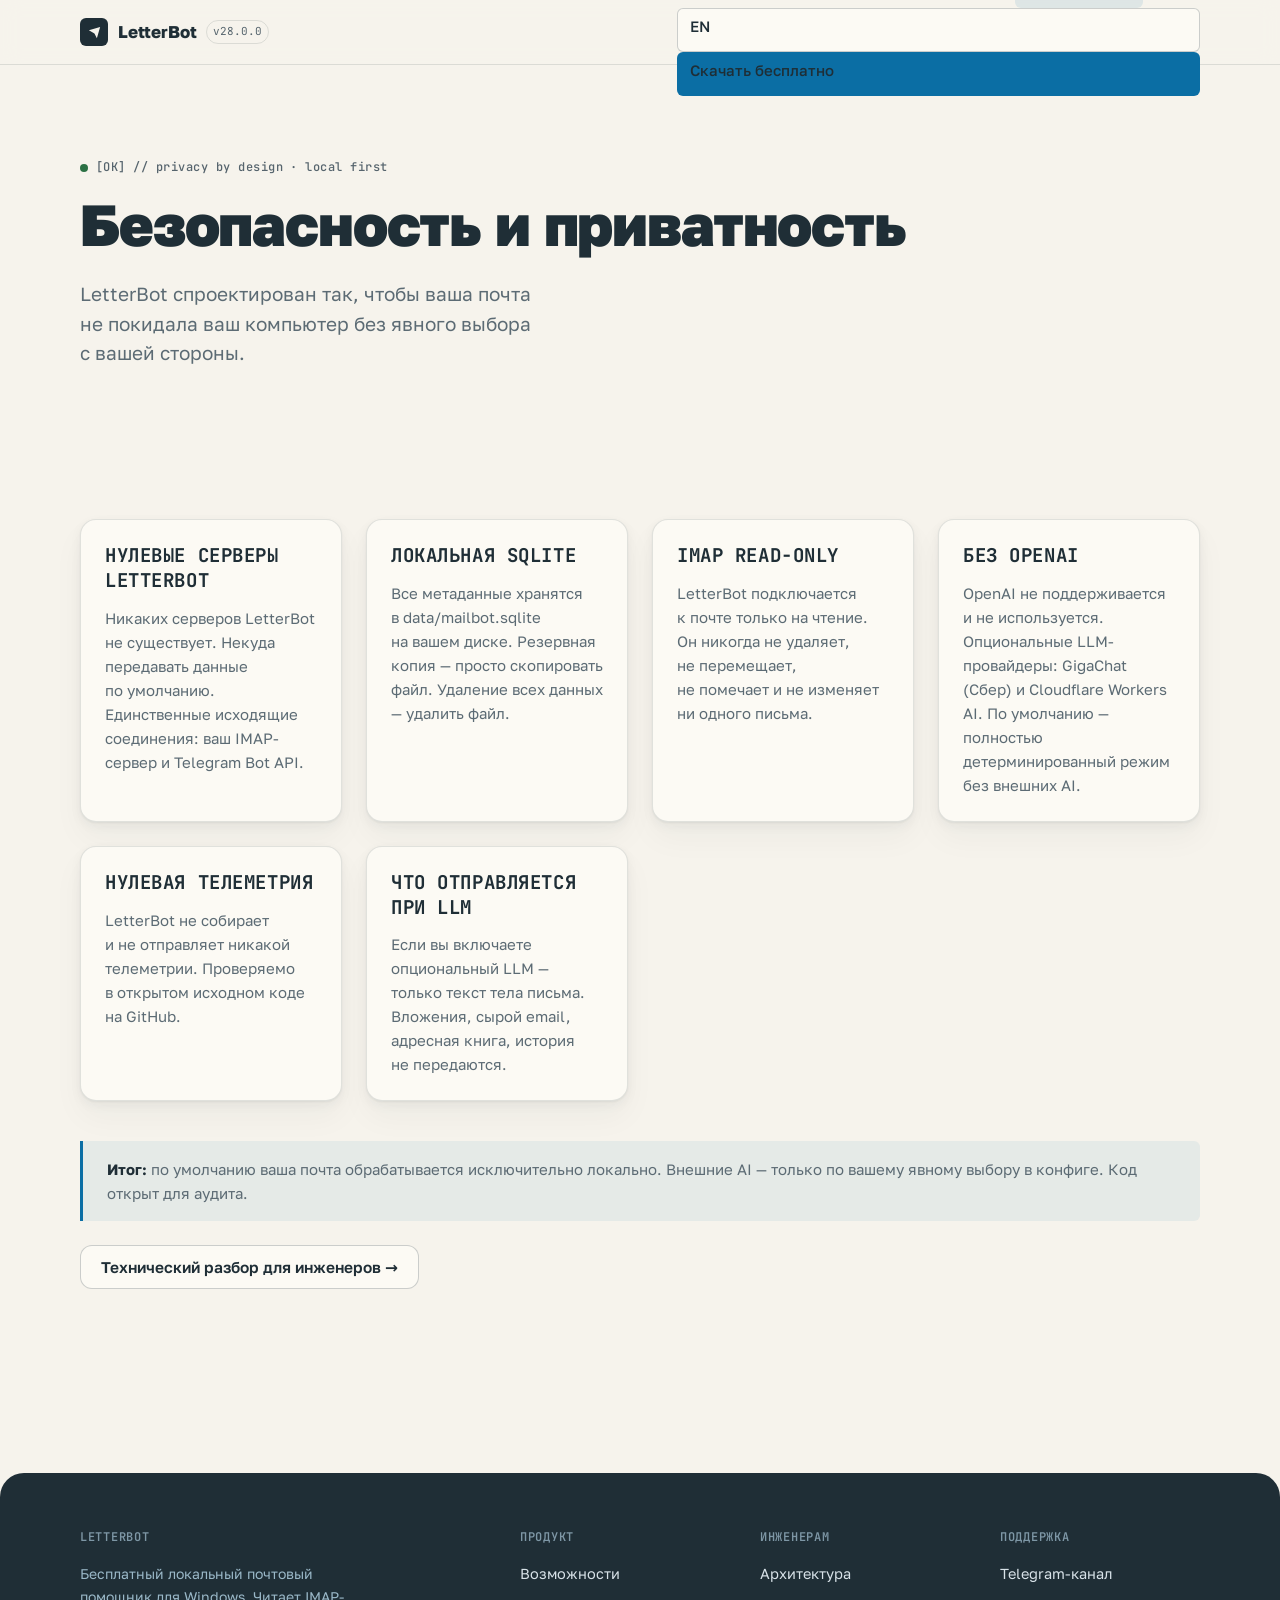
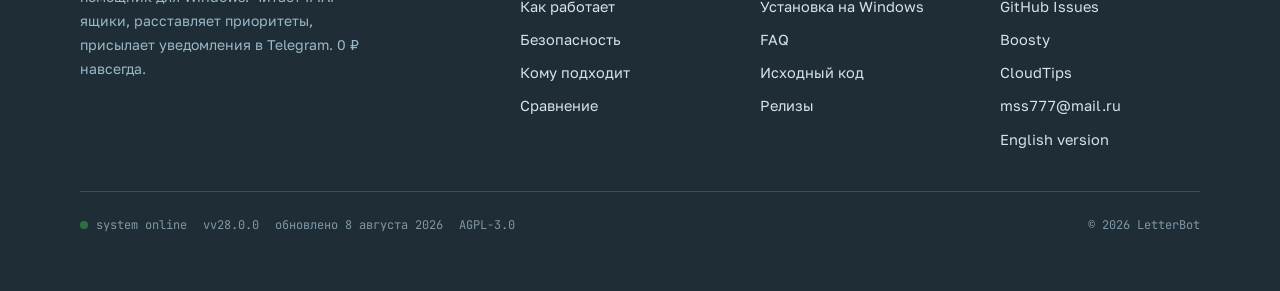
==== commit 8a04a131: "deploy full site" ====
--- a/bezopasnost.html
+++ b/bezopasnost.html
@@ -1,91 +1,167 @@
 <!DOCTYPE html>
 <html lang="ru">
 <head>
-<meta charset="UTF-8"/><meta name="viewport" content="width=device-width,initial-scale=1.0"/>
-<title>Безопасность и приватность LetterBot — данные не покидают ваш компьютер</title>
-<meta name="description" content="LetterBot обрабатывает почту локально. SQLite на вашем диске. Нет серверов LetterBot. Нет телеметрии. OpenAI не используется."/>
-<meta name="theme-color" content="#07090f"/>
-<link rel="canonical" href="https://letterbot.ru/bezopasnost.html"/>
-<meta property="og:title" content="Безопасность и приватность LetterBot — данные не покидают ваш компьютер"/>
-<meta property="og:description" content="LetterBot обрабатывает почту локально. SQLite на вашем диске. Нет серверов LetterBot. Нет телеметрии. OpenAI не используется."/>
-<meta property="og:type" content="website"/>
-<meta property="og:url" content="https://letterbot.ru/bezopasnost.html"/>
-<meta property="og:image" content="https://letterbot.ru/assets/og.png"/>
-<meta name="twitter:card" content="summary_large_image"/>
-<link rel="alternate" hreflang="en" href="https://sergiothefirst.github.io/letterbot/"/>
-<link rel="icon" href="favicon.svg" type="image/svg+xml"/>
-<link rel="manifest" href="site.webmanifest"/>
-<link rel="stylesheet" href="assets/styles.css"/>
-<script src="assets/config.js"></script>
+  <meta charset="UTF-8">
+  <meta name="viewport" content="width=device-width,initial-scale=1.0">
+  <title>Безопасность и приватность LetterBot — данные не покидают ваш компьютер</title>
+  <meta name="description" content="LetterBot обрабатывает почту локально. SQLite на вашем диске. Нет серверов LetterBot. Нет телеметрии. OpenAI не используется.">
+  <meta name="theme-color" content="#F6F3EC">
+  <meta name="robots" content="index, follow">
+  <meta name="author" content="LetterBot">
+  <link rel="canonical" href="https://letterbot.ru/bezopasnost.html">
+
+  <meta property="og:title" content="Безопасность и приватность LetterBot — данные не покидают ваш компьютер">
+  <meta property="og:description" content="LetterBot обрабатывает почту локально. SQLite на вашем диске. Нет серверов LetterBot. Нет телеметрии. OpenAI не используется.">
+  <meta property="og:type" content="website">
+  <meta property="og:url" content="https://letterbot.ru/bezopasnost.html">
+  <meta property="og:image" content="https://letterbot.ru/assets/og.png">
+  <meta property="og:locale" content="ru_RU">
+
+  <meta name="twitter:card" content="summary_large_image">
+  <meta name="twitter:title" content="Безопасность и приватность LetterBot">
+  <meta name="twitter:description" content="Локальная обработка почты. SQLite на диске. Нет серверов LetterBot, нет телеметрии.">
+  <meta name="twitter:image" content="https://letterbot.ru/assets/og.png">
+
+  <link rel="alternate" hreflang="en" href="https://sergiothefirst.github.io/letterbot/bezopasnost.html">
+  <link rel="alternate" hreflang="ru" href="https://letterbot.ru/bezopasnost.html">
+
+  <link rel="icon" href="favicon.svg" type="image/svg+xml">
+  <link rel="icon" type="image/png" href="/favicon.png">
+  <link rel="manifest" href="site.webmanifest">
+
+  <link rel="stylesheet" href="assets/styles.css">
+  <script src="assets/config.js"></script>
 </head>
 <body>
-<a class="skip-link" href="#content">Перейти к содержимому</a>
-<nav class="nav">
-  <div class="wrap nav-inner">
-    <a class="brand" href="index.html"><div class="brand-icon">✉</div><span>LetterBot<span class="brand-tag">приватный оператор почты</span></span></a>
-    <div class="nav-links">
-      <a href="index.html">Главная</a><a href="vozmozhnosti.html">Возможности</a>
-      <a href="bezopasnost.html">Безопасность</a><a href="kak-rabotaet.html">Как работает</a>
-      <a href="komu-podhodit.html">Кому подходит</a><a href="dlya-inzhenerov.html">Для инженеров</a>
-      <a href="faq.html">FAQ</a><a href="podderzhka.html">Поддержать</a>
+  <a class="skip-link" href="#main">Перейти к содержимому</a>
+
+  <header class="site-header">
+    <div class="container">
+      <a class="logo" href="index.html" aria-label="LetterBot — на главную">
+        <span class="logo-mark" aria-hidden="true">
+          <svg width="15" height="15" viewBox="0 0 24 24" fill="none"><path d="M3 8.2 21 3l-5.2 18-3.9-7.3L3 8.2Z" fill="currentColor"/></svg>
+        </span>
+        <span class="logo-name">LetterBot</span>
+        <span class="logo-ver mono" data-lb-ver>v28.0.0</span>
+      </a>
+
+      <nav class="site-nav" id="site-nav" aria-label="Основная навигация">
+        <ul>
+          <li><a href="index.html">Главная</a></li>
+          <li><a href="vozmozhnosti.html">Возможности</a></li>
+          <li><a href="kak-rabotaet.html">Как работает</a></li>
+          <li><a href="bezopasnost.html" aria-current="page">Безопасность</a></li>
+          <li><a href="faq.html">FAQ</a></li>
+        </ul>
+        <div class="nav-cta">
+          <a class="btn btn-secondary btn-sm" href="#" data-lb-en title="English version">EN</a>
+          <a class="btn btn-primary btn-sm" href="#" data-lb-releases>Скачать бесплатно</a>
+        </div>
+      </nav>
+
+      <button class="nav-burger" id="nav-burger" aria-expanded="false" aria-controls="site-nav" aria-label="Открыть меню">
+        <span></span><span></span><span></span>
+      </button>
     </div>
-    <div class="nav-end">
-      <a class="btn btn-outline btn-sm" href="#" data-lb-github>GitHub</a>
-      <a class="btn btn-amber btn-sm" href="#" data-lb-releases>⬇ Скачать</a>
+  </header>
+
+  <main id="main">
+    <section class="hero">
+      <div class="container">
+        <p class="eyebrow -ok">[OK] // privacy by design · local first</p>
+        <h1>Безопасность и&nbsp;приватность</h1>
+        <p class="lead mt-16">LetterBot спроектирован так, чтобы ваша почта не&nbsp;покидала ваш компьютер без явного выбора с&nbsp;вашей стороны.</p>
+      </div>
+    </section>
+
+    <section class="section -tight">
+      <div class="container">
+        <div class="grid grid-auto">
+          <article class="tile">
+            <h2 class="step-title mono-title">НУЛЕВЫЕ СЕРВЕРЫ LETTERBOT</h2>
+            <p class="mt-12">Никаких серверов LetterBot не&nbsp;существует. Некуда передавать данные по&nbsp;умолчанию. Единственные исходящие соединения: ваш IMAP-сервер и&nbsp;Telegram Bot API.</p>
+          </article>
+          <article class="tile">
+            <h2 class="step-title mono-title">ЛОКАЛЬНАЯ SQLITE</h2>
+            <p class="mt-12">Все метаданные хранятся в&nbsp;data/mailbot.sqlite на&nbsp;вашем диске. Резервная копия — просто скопировать файл. Удаление всех данных — удалить файл.</p>
+          </article>
+          <article class="tile">
+            <h2 class="step-title mono-title">IMAP READ-ONLY</h2>
+            <p class="mt-12">LetterBot подключается к&nbsp;почте только на&nbsp;чтение. Он&nbsp;никогда не&nbsp;удаляет, не&nbsp;перемещает, не&nbsp;помечает и&nbsp;не&nbsp;изменяет ни&nbsp;одного письма.</p>
+          </article>
+          <article class="tile">
+            <h2 class="step-title mono-title">БЕЗ OPENAI</h2>
+            <p class="mt-12">OpenAI не&nbsp;поддерживается и&nbsp;не&nbsp;используется. Опциональные LLM-провайдеры: GigaChat (Сбер) и&nbsp;Cloudflare Workers AI. По&nbsp;умолчанию — полностью детерминированный режим без внешних AI.</p>
+          </article>
+          <article class="tile">
+            <h2 class="step-title mono-title">НУЛЕВАЯ ТЕЛЕМЕТРИЯ</h2>
+            <p class="mt-12">LetterBot не&nbsp;собирает и&nbsp;не&nbsp;отправляет никакой телеметрии. Проверяемо в&nbsp;открытом исходном коде на&nbsp;GitHub.</p>
+          </article>
+          <article class="tile">
+            <h2 class="step-title mono-title">ЧТО ОТПРАВЛЯЕТСЯ ПРИ LLM</h2>
+            <p class="mt-12">Если вы&nbsp;включаете опциональный LLM — только текст тела письма. Вложения, сырой email, адресная книга, история не&nbsp;передаются.</p>
+          </article>
+        </div>
+
+        <div class="note mt-40">
+          <strong>Итог:</strong> по&nbsp;умолчанию ваша почта обрабатывается исключительно локально. Внешние AI — только по&nbsp;вашему явному выбору в&nbsp;конфиге. Код открыт для аудита.
+        </div>
+
+        <p class="mt-24"><a class="btn btn-secondary" href="dlya-inzhenerov.html">Технический разбор для инженеров →</a></p>
+      </div>
+    </section>
+  </main>
+
+  <footer class="site-footer">
+    <div class="container">
+      <div class="footer-grid">
+        <div>
+          <h4>LetterBot</h4>
+          <p class="footer-desc">Бесплатный локальный почтовый помощник для Windows. Читает IMAP-ящики, расставляет приоритеты, присылает уведомления в&nbsp;Telegram. 0&nbsp;₽ навсегда.</p>
+        </div>
+        <div>
+          <h4>Продукт</h4>
+          <ul>
+            <li><a href="vozmozhnosti.html">Возможности</a></li>
+            <li><a href="kak-rabotaet.html">Как работает</a></li>
+            <li><a href="bezopasnost.html">Безопасность</a></li>
+            <li><a href="komu-podhodit.html">Кому подходит</a></li>
+            <li><a href="sravnenie.html">Сравнение</a></li>
+          </ul>
+        </div>
+        <div>
+          <h4>Инженерам</h4>
+          <ul>
+            <li><a href="dlya-inzhenerov.html">Архитектура</a></li>
+            <li><a href="ustanovka-windows.html">Установка на&nbsp;Windows</a></li>
+            <li><a href="faq.html">FAQ</a></li>
+            <li><a href="#" data-lb-github>Исходный код</a></li>
+            <li><a href="#" data-lb-releases>Релизы</a></li>
+          </ul>
+        </div>
+        <div>
+          <h4>Поддержка</h4>
+          <ul>
+            <li><a href="#" data-lb-telegram>Telegram-канал</a></li>
+            <li><a href="#" data-lb-issues>GitHub Issues</a></li>
+            <li><a href="#" data-lb-boosty>Boosty</a></li>
+            <li><a href="#" data-lb-cloudtips>CloudTips</a></li>
+            <li><a href="#" data-lb-email>mss777@mail.ru</a></li>
+            <li><a href="#" data-lb-en>English version</a></li>
+          </ul>
+        </div>
+      </div>
+      <div class="footer-status">
+        <span class="st">system online</span>
+        <span>v<span data-lb-ver>28.0.0</span></span>
+        <span>обновлено <span data-lb-updated>27 апреля 2026</span></span>
+        <span>AGPL-3.0</span>
+        <span class="right">© <span id="year">2026</span> LetterBot</span>
+      </div>
     </div>
-    <button class="mob-btn" id="mob-toggle" aria-expanded="false">☰</button>
-  </div>
-  <div class="mob-nav" id="mob-nav">
-    <a href="index.html">Главная</a><a href="faq.html">FAQ</a>
-    <a href="dlya-inzhenerov.html">Для инженеров</a><a href="podderzhka.html">Поддержать</a>
-  </div>
-</nav>
-<main id="content">
+  </footer>
 
-<section class="page-hero"><div class="wrap">
-  <p class="eyebrow">// privacy by design · local first</p>
-  <h1>Безопасность и приватность</h1>
-  <p>LetterBot спроектирован так, чтобы ваша почта не покидала ваш компьютер без явного выбора с вашей стороны.</p>
-</div></section>
-<section class="section" style="padding-top:32px"><div class="wrap">
-  <div class="arch-grid">
-    <div class="arch-card"><h4>НУЛЕВЫЕ СЕРВЕРЫ LETTERBOT</h4><p>Никаких серверов LetterBot не существует. Некуда передавать данные по умолчанию. Единственные исходящие соединения: ваш IMAP-сервер и Telegram Bot API.</p></div>
-    <div class="arch-card"><h4>ЛОКАЛЬНАЯ SQLITE</h4><p>Все метаданные хранятся в <code>data/mailbot.sqlite</code> на вашем диске. Резервная копия — просто скопировать файл. Удаление всех данных — удалить файл.</p></div>
-    <div class="arch-card"><h4>IMAP READ-ONLY</h4><p>LetterBot подключается к почте только на чтение. Он никогда не удаляет, не перемещает, не помечает и не изменяет ни одного письма.</p></div>
-    <div class="arch-card"><h4>БЕЗ OPENAI</h4><p>OpenAI не поддерживается и не используется. Опциональные LLM-провайдеры: GigaChat (Сбер) и Cloudflare Workers AI. По умолчанию — полностью детерминированный режим без внешних AI.</p></div>
-    <div class="arch-card"><h4>НУЛЕВАЯ ТЕЛЕМЕТРИЯ</h4><p>LetterBot не собирает и не отправляет никакой телеметрии. Проверяемо в открытом исходном коде на GitHub.</p></div>
-    <div class="arch-card"><h4>ЧТО ОТПРАВЛЯЕТСЯ ПРИ LLM</h4><p>Если вы включаете опциональный LLM — только текст тела письма. Вложения, сырой email, адресная книга, история не передаются.</p></div>
-  </div>
-  <div class="gbox" style="margin-top:28px;max-width:740px">
-    <strong>Итог:</strong> По умолчанию ваша почта обрабатывается исключительно локально. Внешние AI — только по вашему явному выбору в конфиге. Код открыт для аудита.
-  </div>
-  <div style="margin-top:24px"><a class="btn btn-teal" href="dlya-inzhenerov.html">Технический разбор для инженеров →</a></div>
-</div></section>
-</main>
-<footer class="footer"><div class="wrap">
-  <div class="footer-grid">
-    <div class="footer-col"><h4>Страницы</h4>
-      <a href="vozmozhnosti.html">Возможности</a><a href="bezopasnost.html">Безопасность</a>
-      <a href="kak-rabotaet.html">Как работает</a><a href="dlya-inzhenerov.html">Для инженеров</a>
-      <a href="sravnenie.html">Сравнение</a></div>
-    <div class="footer-col"><h4>Ресурсы</h4>
-      <a href="faq.html">FAQ (40+ вопросов)</a><a href="ustanovka-windows.html">Установка</a>
-      <a href="podderzhka.html">Поддержать</a><a href="#" data-lb-github>GitHub</a></div>
-    <div class="footer-col"><h4>Контакт</h4>
-      <a href="mailto:master@letterbot.ru">master@letterbot.ru</a>
-      <a href="#" data-lb-telegram>Telegram-канал</a>
-      <a href="#" data-lb-en>English version →</a></div>
-  </div>
-  <div class="footer-bottom">
-    <span>© <span id="year"></span> LetterBot · Приватный оператор почты: локально, бесплатно, без подписки</span>
-    <div style="display:flex;gap:16px">
-      <a href="bezopasnost.html">Приватность</a>
-      <a href="#" data-lb-en>English</a>
-      <a href="#" data-lb-github>GitHub</a>
-      <a href="mailto:master@letterbot.ru">master@letterbot.ru</a>
-    </div>
-  </div>
-</div></footer>
-<script src="assets/main.js" defer></script>
-<!-- Cloudflare Web Analytics --><script defer src='https://static.cloudflareinsights.com/beacon.min.js' data-cf-beacon='{"token": "34885cf1632e48f6a57eb28987edbba8"}'></script><!-- End Cloudflare Web Analytics -->
-</body></html>+  <script src="assets/main.js" defer></script>
+  <script defer src="https://static.cloudflareinsights.com/beacon.min.js" data-cf-beacon='{"token": "34885cf1632e48f6a57eb28987edbba8"}'></script>
+</body>
+</html>
--- a/assets/styles.css
+++ b/assets/styles.css
@@ -1,796 +1,922 @@
-/* ======================================================
-   LetterBot RU — Premium Stylesheet v5
-   Direction: dark ink · amber glow · mono accents · editorial
-   Fonts: Unbounded (display) + Manrope (body) + JetBrains Mono
-   GEO/AEO optimized · Yandex Alisa · 2026-04-27
-   ====================================================== */
-
-@import url('https://fonts.googleapis.com/css2?family=Unbounded:wght@400;600;700;900&family=Manrope:wght@300;400;500;600;700&family=JetBrains+Mono:wght@400;500&display=swap');
-
-/* ── tokens ── */
+/* LetterBot — стили v6 · «Тёплый операторский пульт» · светлая тема */
+/* Доктрина: docs/design/concept.md */
+
+/* ---------- Шрифты (локальные, сабсет кириллица+латиница) ---------- */
+@font-face {
+  font-family: 'Golos Text';
+  font-style: normal;
+  font-weight: 400 900;
+  font-display: swap;
+  src: url('fonts/golos-cyrillic.woff2') format('woff2');
+  unicode-range: U+0301, U+0400-045F, U+0490-0491, U+04B0-04B1, U+2116;
+}
+@font-face {
+  font-family: 'Golos Text';
+  font-style: normal;
+  font-weight: 400 900;
+  font-display: swap;
+  src: url('fonts/golos-latin.woff2') format('woff2');
+  unicode-range: U+0000-00FF, U+0131, U+0152-0153, U+02BB-02BC, U+02C6, U+02DA, U+02DC,
+    U+0304, U+0308, U+0329, U+2000-206F, U+20AC, U+2122, U+2191, U+2193, U+2212, U+2215, U+FEFF, U+FFFD;
+}
+@font-face {
+  font-family: 'JetBrains Mono';
+  font-style: normal;
+  font-weight: 400 700;
+  font-display: swap;
+  src: url('fonts/jetbrains-cyrillic.woff2') format('woff2');
+  unicode-range: U+0301, U+0400-045F, U+0490-0491, U+04B0-04B1, U+2116;
+}
+@font-face {
+  font-family: 'JetBrains Mono';
+  font-style: normal;
+  font-weight: 400 700;
+  font-display: swap;
+  src: url('fonts/jetbrains-latin.woff2') format('woff2');
+  unicode-range: U+0000-00FF, U+0131, U+0152-0153, U+02BB-02BC, U+02C6, U+02DA, U+02DC,
+    U+0304, U+0308, U+0329, U+2000-206F, U+20AC, U+2122, U+2191, U+2193, U+2212, U+2215, U+FEFF, U+FFFD;
+}
+
+/* ---------- Токены ---------- */
 :root {
-  --ink:      #07090f;
-  --ink2:     #0c0f18;
-  --ink3:     #111622;
-  --ink4:     #18202f;
-  --ink5:     #1f2a3d;
-  --line:     rgba(255,255,255,0.07);
-  --line2:    rgba(255,255,255,0.13);
-  --amber:    #f59e0b;
-  --amber2:   #d97706;
-  --amber3:   rgba(245,158,11,0.12);
-  --teal:     #2dd4bf;
-  --green:    #4ade80;
-  --red:      #f87171;
-  --blue:     #60a5fa;
-  --purple:   #a78bfa;
-  --text:     #f4f7ff;
-  --muted:    rgba(230,235,255,0.88);
-  --muted2:   rgba(220,228,255,0.58);
-  --surface:  rgba(255,255,255,0.035);
-  --surface2: rgba(255,255,255,0.07);
-  --surface3: rgba(255,255,255,0.10);
-  --radius:   10px;
-  --radius2:  18px;
-  --shadow:   0 16px 56px rgba(0,0,0,0.65);
-  --shadow2:  0 4px 20px rgba(0,0,0,0.4);
-  --font-h:   'Unbounded', sans-serif;
-  --font-b:   'Manrope', sans-serif;
-  --font-m:   'JetBrains Mono', monospace;
-  --max:      1140px;
-}
-
-/* ── reset ── */
-*,*::before,*::after{box-sizing:border-box;margin:0;padding:0}
-html{scroll-behavior:smooth}
-body{
-  font-family:var(--font-b);
-  background:var(--ink);
-  color:var(--text);
-  line-height:1.78;
-  font-size:18px;
-  font-weight:400;
-  -webkit-font-smoothing:antialiased;
-  overflow-x:hidden;
-}
-a{color:var(--amber);text-decoration:none}
-a:hover{text-decoration:underline;opacity:.9}
-img{max-width:100%;display:block}
-ul,ol{list-style:none}
-figure{margin:0}
-
-code,kbd{
-  font-family:var(--font-m);
-  font-size:.82em;
-  background:var(--amber3);
-  border:1px solid rgba(245,158,11,0.22);
-  border-radius:4px;
-  padding:1px 6px;
-  color:var(--amber);
-}
-
-/* ── noise grain ── */
-body::before{
-  content:'';
-  position:fixed;inset:0;
-  background-image:url("data:image/svg+xml,%3Csvg xmlns='http://www.w3.org/2000/svg' width='300' height='300'%3E%3Cfilter id='n'%3E%3CfeTurbulence type='fractalNoise' baseFrequency='.8' numOctaves='4' stitchTiles='stitch'/%3E%3C/filter%3E%3Crect width='300' height='300' filter='url(%23n)' opacity='.045'/%3E%3C/svg%3E");
-  pointer-events:none;z-index:0;opacity:.5;
-}
-body>*{position:relative;z-index:1}
-
-/* ── layout ── */
-.wrap{max-width:var(--max);margin:0 auto;padding:0 28px}
-.section{padding:92px 0}
-.section-sm{padding:56px 0}
-
-/* ── nav ── */
-.nav{
-  position:sticky;top:0;z-index:200;
-  background:rgba(7,9,15,.92);
-  backdrop-filter:blur(22px) saturate(1.4);
-  border-bottom:1px solid var(--line);
-}
-.nav-inner{
-  display:flex;align-items:center;
-  height:62px;gap:4px;
-}
-.brand{
-  display:flex;align-items:center;gap:11px;
-  font-family:var(--font-h);font-weight:700;font-size:15px;
-  color:var(--text);letter-spacing:-.3px;
-  white-space:nowrap;text-decoration:none;margin-right:20px;
-  flex-shrink:0;
-}
-.brand:hover{text-decoration:none;opacity:.9}
-.brand-icon{
-  width:34px;height:34px;border-radius:8px;
-  background:var(--amber);
-  display:grid;place-items:center;
-  font-size:16px;flex-shrink:0;
-  box-shadow:0 2px 14px rgba(245,158,11,.55);
-  color:#000;font-weight:700;
-}
-.brand-tag{
-  display:block;font-size:9px;font-weight:400;
-  color:var(--muted2);letter-spacing:.5px;text-transform:uppercase;
-  font-family:var(--font-b);margin-top:1px;
-}
-.nav-links{
-  display:flex;align-items:center;gap:2px;flex:1;
-}
-.nav-links a{
-  font-size:13px;font-weight:500;color:var(--muted);
-  padding:6px 11px;border-radius:7px;
-  transition:color .18s,background .18s;
-  white-space:nowrap;
-}
-.nav-links a:hover,.nav-links a[aria-current]{
-  color:var(--text);background:var(--surface2);
-  text-decoration:none;
-}
-.nav-end{display:flex;align-items:center;gap:8px;margin-left:auto}
-.mob-btn{
-  display:none;background:none;border:none;
-  color:var(--text);font-size:20px;cursor:pointer;
-  padding:6px;border-radius:7px;
-  margin-left:auto;
-}
-.mob-nav{
-  display:none;flex-direction:column;gap:4px;
-  padding:16px 24px 20px;border-top:1px solid var(--line);
-  background:var(--ink2);
-}
-.mob-nav a{font-size:15px;font-weight:500;padding:10px 0;color:var(--muted);border-bottom:1px solid var(--line)}
-.mob-nav a:hover,.mob-nav a[aria-current]{color:var(--amber)}
-.mob-nav.open{display:flex}
-
-/* ── buttons ── */
-.btn{
-  display:inline-flex;align-items:center;gap:7px;
-  padding:10px 22px;border-radius:10px;font-weight:700;
-  font-size:14px;font-family:var(--font-b);
-  cursor:pointer;border:none;transition:all .2s;
-  text-decoration:none;white-space:nowrap;letter-spacing:.1px;
-}
-.btn:hover{text-decoration:none;transform:translateY(-1px)}
-.btn-sm{padding:7px 16px;font-size:13px}
-.btn-lg{padding:14px 32px;font-size:16px}
-.btn-amber{background:var(--amber);color:#000;box-shadow:0 4px 22px rgba(245,158,11,.38)}
-.btn-amber:hover{background:#fbbf24;box-shadow:0 6px 30px rgba(245,158,11,.55)}
-.btn-outline{background:transparent;color:var(--text);border:1px solid var(--line2)}
-.btn-outline:hover{background:var(--surface2);border-color:rgba(255,255,255,.2)}
-.btn-ghost{background:var(--surface);color:var(--text);border:1px solid var(--line)}
-.btn-ghost:hover{background:var(--surface2)}
-.btn-teal{background:rgba(45,212,191,.12);color:var(--teal);border:1px solid rgba(45,212,191,.25)}
-.btn-teal:hover{background:rgba(45,212,191,.22)}
-
-/* ── hero ── */
-.hero{
-  padding:72px 0 88px;
-  position:relative;overflow:hidden;
-}
-.hero::after{
-  content:'';position:absolute;
-  top:-220px;right:-340px;
-  width:760px;height:760px;
-  background:radial-gradient(circle,rgba(245,158,11,.07) 0%,transparent 65%);
-  pointer-events:none;
-}
-.hero::before{
-  content:'';position:absolute;
-  bottom:-100px;left:-200px;
-  width:500px;height:500px;
-  background:radial-gradient(circle,rgba(45,212,191,.05) 0%,transparent 65%);
-  pointer-events:none;z-index:0;
-}
-
-/* ── hero top strip ── */
-.hero-top-strip{
-  display:flex;flex-wrap:wrap;gap:8px;
-  margin-bottom:32px;
-}
-.htag{
-  font-size:12px;font-weight:700;
-  padding:5px 13px;border-radius:20px;
-  background:var(--surface2);border:1px solid var(--line2);
-  color:var(--muted);letter-spacing:.2px;
-  font-family:var(--font-b);
-}
-.htag.green{background:rgba(74,222,128,.1);border-color:rgba(74,222,128,.25);color:var(--green)}
-.htag.teal{background:rgba(45,212,191,.1);border-color:rgba(45,212,191,.25);color:var(--teal)}
-.htag.amber{background:var(--amber3);border-color:rgba(245,158,11,.28);color:var(--amber)}
-
-.hero-grid{
-  display:grid;grid-template-columns:1fr 420px;
-  gap:60px;align-items:start;
-}
-.eyebrow{
-  font-family:var(--font-m);font-size:11px;
-  color:var(--amber);text-transform:uppercase;letter-spacing:1.5px;
-  margin-bottom:22px;
-}
-.hero h1{
-  font-family:var(--font-h);font-size:clamp(28px,4.2vw,50px);
-  font-weight:900;line-height:1.1;letter-spacing:-1.5px;
-  margin-bottom:18px;
-}
-.h1-highlight{
-  color:var(--amber);display:inline;
-}
-.hero-lead{
-  font-size:19px;color:var(--text);line-height:1.76;
-  max-width:560px;margin-bottom:28px;font-weight:500;
-}
-
-/* ── advantages list ── */
-.adv-list{
-  list-style:none;
-  margin:0 0 32px;
-  padding:0;
-  display:flex;flex-direction:column;gap:10px;
-}
-.adv-list li{
-  display:flex;align-items:baseline;gap:11px;
-  font-size:15px;color:var(--muted);line-height:1.55;
-  font-weight:500;
-}
-.adv-list li strong{
-  color:var(--text);font-weight:700;
-}
-.adv-icon{
-  flex-shrink:0;
-  font-family:var(--font-h);font-size:14px;font-weight:800;
-  color:var(--muted2);min-width:20px;text-align:center;
-  line-height:1;
-}
-.adv-icon.green{color:var(--green)}
-.adv-icon.teal{color:var(--teal)}
-.adv-icon.amber{color:var(--amber)}
-
-.hero-actions{display:flex;gap:12px;flex-wrap:wrap;margin-bottom:36px}
-
-/* ── stats bar ── */
-.hero-stats{
-  display:grid;grid-template-columns:repeat(4,1fr);
-  gap:1px;background:var(--line);border-radius:14px;overflow:hidden;
-  border:1px solid var(--line);
-}
-.stat{
-  background:var(--ink2);padding:16px 18px;
-}
-.stat-val{
-  font-family:var(--font-h);font-size:22px;font-weight:700;
-  color:var(--amber);display:block;
-}
-.stat-label{font-size:11px;color:var(--muted2);margin-top:4px;font-weight:500}
-
-/* ── telegram mock ── */
-.tg-card{
-  background:var(--ink3);
-  border:1px solid var(--line2);border-radius:var(--radius2);
-  overflow:hidden;box-shadow:var(--shadow);
-}
-.tg-header{
-  background:var(--ink4);padding:12px 16px;
-  display:flex;align-items:center;gap:10px;
-  border-bottom:1px solid var(--line);
-}
-.tg-avatar{
-  width:36px;height:36px;border-radius:50%;
-  background:var(--amber);display:grid;place-items:center;
-  font-size:14px;color:#000;font-weight:700;flex-shrink:0;
-}
-.tg-name{font-weight:700;font-size:14px}
-.tg-sub{font-size:11px;color:var(--teal)}
-.tg-body{padding:16px}
-.tg-msg{
-  background:var(--ink4);border-radius:12px 12px 12px 4px;
-  padding:14px 16px;margin-bottom:10px;font-size:14px;
-  line-height:1.6;border-left:3px solid var(--amber);
-}
-.tg-msg .pri{font-weight:700;font-size:13px;margin-bottom:6px}
-.tg-msg .subject{font-weight:700;color:var(--text);margin-bottom:4px}
-.tg-msg .action{color:var(--green);font-size:13px;margin-top:6px}
-.tg-msg .meta{font-size:11px;color:var(--muted2);margin-top:6px;font-family:var(--font-m)}
-.tg-btns{display:flex;flex-wrap:wrap;gap:6px;margin-top:10px}
-.tg-btn{
-  background:var(--ink4);border:1px solid var(--line2);
-  border-radius:8px;padding:6px 12px;font-size:12px;
-  color:var(--muted);cursor:pointer;font-family:var(--font-b);font-weight:600;
-}
-.tg-btn.hi{background:rgba(248,113,113,.1);border-color:rgba(248,113,113,.25);color:var(--red)}
-.tg-btn.med{background:rgba(251,191,36,.08);border-color:rgba(251,191,36,.2);color:var(--amber)}
-.tg-btn.lo{background:rgba(74,222,128,.07);border-color:rgba(74,222,128,.18);color:var(--green)}
-
-/* ── sections ── */
-h2{
-  font-family:var(--font-h);font-size:clamp(21px,3.2vw,34px);
-  font-weight:800;letter-spacing:-1px;line-height:1.15;
-  margin-bottom:14px;
-}
-h3{font-family:var(--font-h);font-size:15px;font-weight:700;letter-spacing:-.3px;margin-bottom:8px}
-.section-lead{font-size:18px;color:var(--muted);margin-bottom:44px;max-width:660px;line-height:1.76;font-weight:500}
-.section-eyebrow{font-family:var(--font-m);font-size:10px;letter-spacing:2px;text-transform:uppercase;color:var(--amber);margin-bottom:14px}
-
-/* ── feature grid ── */
-.feature-grid{display:grid;grid-template-columns:repeat(auto-fill,minmax(320px,1fr));gap:16px}
-.fcard{
-  background:var(--ink2);border:1px solid var(--line);
-  border-radius:var(--radius2);padding:26px 28px;
-  transition:border-color .2s,transform .2s;
-}
-.fcard:hover{border-color:var(--line2);transform:translateY(-2px)}
-.fcard-icon{
-  width:42px;height:42px;border-radius:10px;
-  display:grid;place-items:center;font-size:19px;
-  margin-bottom:14px;flex-shrink:0;
-}
-.fcard-icon.amber{background:var(--amber3)}
-.fcard-icon.teal{background:rgba(45,212,191,.1)}
-.fcard-icon.green{background:rgba(74,222,128,.1)}
-.fcard-icon.blue{background:rgba(96,165,250,.1)}
-.fcard-icon.red{background:rgba(248,113,113,.1)}
-.fcard-icon.purple{background:rgba(167,139,250,.1)}
-.fcard h3{font-size:17px;color:var(--text);font-weight:800}
-.fcard p{font-size:15px;color:var(--muted);line-height:1.7;margin-top:6px}
-.fcard-tag{
-  display:inline-block;margin-top:12px;
-  font-family:var(--font-m);font-size:10px;
-  color:var(--amber);background:var(--amber3);
-  border:1px solid rgba(245,158,11,.2);
-  border-radius:4px;padding:2px 8px;
-}
-
-/* ── cockpit section ── */
-.cockpit-grid{
-  display:grid;grid-template-columns:1fr 1fr;gap:24px;
-}
-.cockpit-card{
-  background:var(--ink2);border:1px solid var(--line2);
-  border-radius:var(--radius2);overflow:hidden;
-  transition:border-color .2s,transform .2s;
-  box-shadow:var(--shadow2);
-}
-.cockpit-card:hover{border-color:rgba(245,158,11,.3);transform:translateY(-3px)}
-.cockpit-card img{
-  width:100%;display:block;
-  border-bottom:1px solid var(--line);
-}
-.cockpit-card figcaption{
-  padding:20px 24px;
-}
-.cockpit-card figcaption strong{
-  display:block;font-family:var(--font-h);font-size:14px;
-  font-weight:700;color:var(--text);margin-bottom:8px;
-  letter-spacing:-.2px;
-}
-.cockpit-card figcaption p{
-  font-size:14px;color:var(--muted);line-height:1.65;
-}
-
-/* ── fit section ── */
-.fit-grid{display:grid;grid-template-columns:1fr 1fr;gap:20px;margin-top:8px}
-.fit-card{
-  background:var(--ink2);border:1px solid var(--line);
-  border-radius:var(--radius2);padding:24px 26px;
-}
-.fit-card.good{border-color:rgba(74,222,128,.2)}
-.fit-card.bad{border-color:rgba(248,113,113,.12)}
-.fit-card h3{font-size:15px;margin-bottom:16px}
-.fit-card h3.good{color:var(--green)}
-.fit-card h3.bad{color:var(--red)}
-.fit-ul{display:flex;flex-direction:column;gap:8px;list-style:none}
-.fit-ul li{font-size:14px;color:var(--muted);display:flex;gap:9px;align-items:baseline;line-height:1.5}
-.fit-ul li::before{content:'✓';color:var(--green);font-weight:800;flex-shrink:0}
-.fit-ul.no li::before{content:'✗';color:rgba(248,113,113,.7)}
-
-/* ── comparison table ── */
-.cmp-table{width:100%;border-collapse:collapse;font-size:14px}
-.cmp-table th{
-  font-family:var(--font-h);font-size:11px;font-weight:700;
-  text-transform:uppercase;letter-spacing:.5px;
-  padding:14px 20px;background:var(--ink3);
-  border-bottom:1px solid var(--line2);text-align:left;color:var(--muted);
-}
-.cmp-table th:first-child{color:var(--text)}
-.cmp-table td{
-  padding:13px 20px;border-bottom:1px solid var(--line);
-  vertical-align:middle;font-size:14px;
-}
-.cmp-table tr:last-child td{border-bottom:none}
-.cmp-table tr:hover td{background:var(--surface)}
-.cmp-table td:first-child{color:var(--muted);font-size:13px;font-weight:600}
-.cmp-table .lb-col{color:var(--amber);font-weight:700}
-.cmp-yes{color:var(--green);font-weight:600}
-.cmp-no{color:var(--muted2)}
-.cmp-part{color:var(--amber)}
-.table-wrap{
-  background:var(--ink2);border:1px solid var(--line);
-  border-radius:var(--radius2);overflow:hidden;overflow-x:auto;
-}
-
-/* ── arch cards ── */
-.arch-grid{display:grid;grid-template-columns:repeat(auto-fill,minmax(260px,1fr));gap:14px}
-.arch-card{
-  background:var(--ink2);border:1px solid var(--line);
-  border-radius:var(--radius2);padding:20px 22px;
-}
-.arch-card h4{
-  font-family:var(--font-m);font-size:12px;font-weight:500;
-  color:var(--teal);margin-bottom:10px;letter-spacing:.5px;
-}
-.arch-card p{font-size:14px;color:var(--muted);line-height:1.65}
-
-/* ── code block ── */
-.code-block{
-  background:var(--ink3);border:1px solid var(--line2);
-  border-radius:var(--radius2);padding:20px 24px;
-  font-family:var(--font-m);font-size:13px;
-  line-height:1.8;overflow-x:auto;
-}
-.code-block .comment{color:var(--muted2)}
-.code-block .key{color:var(--amber)}
-.code-block .val{color:var(--green)}
-.code-block .prompt{color:var(--teal)}
-
-/* ── faq ── */
-.faq-search-wrap{
-  display:flex;align-items:center;gap:12px;
-  margin-bottom:36px;flex-wrap:wrap;
-}
-#faq-search{
-  flex:1;min-width:240px;max-width:520px;
-  background:var(--ink3);border:1px solid var(--line2);
-  border-radius:10px;padding:11px 16px;
-  font-size:14px;color:var(--text);
-  font-family:var(--font-b);outline:none;
-  transition:border-color .2s,box-shadow .2s;
-}
-#faq-search:focus{
-  border-color:rgba(245,158,11,.4);
-  box-shadow:0 0 0 3px rgba(245,158,11,.1);
-}
-#faq-search::placeholder{color:var(--muted2)}
-#faq-empty{
-  display:none;text-align:center;padding:40px;
-  color:var(--muted);font-size:15px;
-}
-.faq-section-label{
-  font-family:var(--font-m);font-size:10px;
-  text-transform:uppercase;letter-spacing:1.8px;
-  color:var(--amber);margin:36px 0 14px;
-}
-.faq-item{
-  border:1px solid var(--line);border-radius:12px;
-  margin-bottom:8px;overflow:hidden;
-  transition:border-color .2s;
-}
-.faq-item:hover{border-color:var(--line2)}
-.faq-item[data-hidden]{display:none}
-.faq-q{
-  display:flex;justify-content:space-between;align-items:center;
-  padding:17px 22px;cursor:pointer;
-  font-weight:700;font-size:15px;color:var(--text);
-  gap:12px;user-select:none;
-  background:var(--ink2);
-}
-.faq-q:hover{background:var(--ink3)}
-.faq-q .faq-ic{
-  flex-shrink:0;width:22px;height:22px;
-  border-radius:50%;background:var(--surface2);
-  display:grid;place-items:center;
-  font-size:14px;transition:transform .25s;
-  color:var(--amber);
-}
-.faq-item.open .faq-q .faq-ic{transform:rotate(45deg)}
-.faq-body{
-  display:none;padding:18px 22px 22px;
-  font-size:15px;color:var(--muted);line-height:1.75;
-  background:var(--ink2);border-top:1px solid var(--line);
-}
-.faq-item.open .faq-body{display:block}
-.faq-body strong{color:var(--text)}
-.faq-body code{font-size:.82em}
-.faq-match{background:rgba(245,158,11,.22);border-radius:2px;padding:0 2px}
-
-/* ── donate ── */
-.donate-box{
-  background:linear-gradient(135deg,var(--ink3) 0%,var(--ink2) 100%);
-  border:1px solid var(--line2);
-  border-radius:var(--radius2);padding:36px;
-  display:flex;gap:36px;align-items:flex-start;flex-wrap:wrap;
-}
-.donate-qr{
-  width:148px;height:148px;flex-shrink:0;
-  border-radius:14px;overflow:hidden;background:#fff;padding:8px;
-  box-shadow:0 4px 20px rgba(0,0,0,.4);
-}
-.donate-qr img{width:100%;height:100%;object-fit:contain}
-.donate-text{flex:1;min-width:260px}
-.donate-text h3{
-  font-family:var(--font-h);margin-bottom:12px;font-size:20px;
-  font-weight:800;letter-spacing:-.5px;
-}
-.donate-text .donate-lead{
-  color:var(--muted);font-size:15px;margin-bottom:20px;line-height:1.7;
-}
-.donate-btns{display:flex;gap:10px;flex-wrap:wrap}
-
-/* ── page hero ── */
-.page-hero{
-  padding:64px 0 56px;
-  border-bottom:1px solid var(--line);
-}
-.page-hero h1{
-  font-family:var(--font-h);font-size:clamp(22px,4vw,42px);
-  font-weight:900;letter-spacing:-1.2px;line-height:1.1;
-  margin-bottom:14px;
-}
-.page-hero p{font-size:17px;color:var(--muted);max-width:600px;line-height:1.72;font-weight:500}
-
-/* ── highlight boxes ── */
-.hbox{
-  background:var(--amber3);border:1px solid rgba(245,158,11,.22);
-  border-radius:var(--radius);padding:16px 20px;
-  font-size:15px;line-height:1.7;margin:20px 0;
-}
-.hbox strong{color:var(--amber)}
-.tbox{
-  background:rgba(45,212,191,.06);border:1px solid rgba(45,212,191,.18);
-  border-radius:var(--radius);padding:16px 20px;
-  font-size:15px;line-height:1.7;margin:20px 0;
-}
-.tbox strong{color:var(--teal)}
-.gbox{
-  background:rgba(74,222,128,.06);border:1px solid rgba(74,222,128,.18);
-  border-radius:var(--radius);padding:16px 20px;
-  font-size:15px;line-height:1.7;
-}
-.gbox strong{color:var(--green)}
-
-/* ── two-col ── */
-.two-col{display:grid;grid-template-columns:1fr 1fr;gap:24px}
-.three-col{display:grid;grid-template-columns:repeat(3,1fr);gap:20px}
-
-/* ── log mock ── */
-.log-mock{
-  background:var(--ink);border:1px solid var(--line2);
-  border-radius:var(--radius2);padding:20px 24px;
-  font-family:var(--font-m);font-size:12.5px;line-height:1.9;
-  overflow-x:auto;
-}
-.log-mock .ok{color:var(--green)}
-.log-mock .warn{color:var(--amber)}
-.log-mock .err{color:var(--red)}
-.log-mock .info{color:var(--blue)}
-.log-mock .ts{color:var(--muted2)}
-.log-mock .ev{color:var(--teal)}
-
-/* ── steps ── */
-.steps{display:flex;flex-direction:column;gap:0}
-.step{
-  display:flex;gap:22px;padding:22px 0;
-  border-bottom:1px solid var(--line);
-}
-.step:last-child{border-bottom:none}
-.step-num{
-  width:34px;height:34px;border-radius:50%;
-  background:var(--amber);color:#000;
-  font-weight:800;font-family:var(--font-h);font-size:13px;
-  display:grid;place-items:center;flex-shrink:0;margin-top:2px;
-}
-.step-body h4{font-family:var(--font-h);font-size:14px;font-weight:700;margin-bottom:8px}
-.step-body p{font-size:15px;color:var(--muted);line-height:1.7}
-
-/* ── deterministic section ── */
-.determ-section{
-  background:linear-gradient(135deg,rgba(45,212,191,.05) 0%,rgba(245,158,11,.04) 100%);
-  border-top:1px solid var(--line);border-bottom:1px solid var(--line);
-  padding:64px 0;
-}
-.determ-checks{
-  display:grid;grid-template-columns:repeat(auto-fill,minmax(240px,1fr));
-  gap:12px;margin-top:28px;
-}
-.determ-check{
-  display:flex;gap:12px;align-items:baseline;
-  font-size:15px;color:var(--muted);font-weight:500;
-}
-.determ-check::before{
-  content:'✓';color:var(--green);font-weight:900;
-  font-size:16px;flex-shrink:0;margin-top:1px;
-}
-
-/* ── footer ── */
-.footer{
-  padding:52px 0 36px;
-  border-top:1px solid var(--line);margin-top:40px;
-}
-.footer-grid{
-  display:grid;grid-template-columns:1fr 1fr 1fr;gap:32px;
-  margin-bottom:36px;
-}
-.footer-col h4{
-  font-family:var(--font-h);font-size:11px;font-weight:700;
-  text-transform:uppercase;letter-spacing:1px;
-  color:var(--muted2);margin-bottom:14px;
-}
-.footer-col a{
-  display:block;font-size:13px;color:var(--muted);
-  margin-bottom:9px;font-weight:500;
-}
-.footer-col a:hover{color:var(--amber)}
-.footer-bottom{
-  display:flex;justify-content:space-between;align-items:center;
-  flex-wrap:wrap;gap:12px;
-  padding-top:24px;border-top:1px solid var(--line);
-  font-size:12px;color:var(--muted2);
-}
-.footer-bottom a{color:var(--muted)}
-.footer-bottom a:hover{color:var(--amber)}
-
-/* ── GEO: TL;DR / Speakable blocks ── */
-.tldr-box{
-  background:linear-gradient(135deg,rgba(245,158,11,.1) 0%,rgba(45,212,191,.07) 100%);
-  border:1.5px solid rgba(245,158,11,.35);
-  border-radius:14px;padding:20px 26px;
-  margin-bottom:32px;
-}
-.tldr-label{
-  font-family:var(--font-m);font-size:10px;font-weight:700;
-  text-transform:uppercase;letter-spacing:2px;
-  color:var(--amber);margin-bottom:8px;display:block;
-}
-.tldr-text{
-  font-size:17px;font-weight:600;color:var(--text);
-  line-height:1.68;
-}
-.speakable{
-  font-size:17px;color:var(--muted);line-height:1.76;font-weight:500;
-}
-
-/* ── GEO: Q&A voice block ── */
-.qa-grid{
-  display:grid;grid-template-columns:repeat(auto-fill,minmax(300px,1fr));
-  gap:14px;margin-top:28px;
-}
-.qa-card{
-  background:var(--ink2);border:1px solid var(--line2);
-  border-radius:14px;padding:20px 22px;
-  transition:border-color .2s;
-}
-.qa-card:hover{border-color:rgba(245,158,11,.3)}
-.qa-q{
-  font-family:var(--font-b);font-size:14px;font-weight:700;
-  color:var(--amber);margin-bottom:10px;line-height:1.5;
-}
-.qa-a{
-  font-size:15px;color:var(--text);line-height:1.72;font-weight:500;
-}
-
-/* ── GEO: fact bar ── */
-.fact-bar{
-  display:grid;grid-template-columns:repeat(auto-fill,minmax(200px,1fr));
-  gap:12px;margin:28px 0;
-}
-.fact-item{
-  background:var(--ink3);border:1px solid var(--line2);
-  border-radius:12px;padding:16px 20px;
-  display:flex;flex-direction:column;gap:4px;
-}
-.fact-num{
-  font-family:var(--font-h);font-size:26px;font-weight:900;
-  color:var(--amber);line-height:1;
-}
-.fact-desc{font-size:13px;color:var(--muted);font-weight:600;line-height:1.5}
-.fact-note{font-size:11px;color:var(--muted2);margin-top:2px;font-family:var(--font-m)}
-
-/* ── GEO: author attribution ── */
-.author-line{
-  display:flex;align-items:center;gap:10px;
-  margin-top:12px;font-size:13px;color:var(--muted2);font-weight:500;
-}
-.author-line a{color:var(--amber);font-size:13px}
-
-/* ── misc utilities ── */
-.tag{
-  display:inline-block;font-family:var(--font-m);font-size:10px;
-  padding:3px 9px;border-radius:4px;
-  background:var(--surface2);border:1px solid var(--line2);
-  color:var(--muted);
-}
-.tag.amber{background:var(--amber3);border-color:rgba(245,158,11,.2);color:var(--amber)}
-.tag.green{background:rgba(74,222,128,.08);border-color:rgba(74,222,128,.2);color:var(--green)}
-.tag.teal{background:rgba(45,212,191,.08);border-color:rgba(45,212,191,.2);color:var(--teal)}
-.skip-link{position:absolute;top:-60px;left:0;background:var(--amber);color:#000;padding:8px 16px;border-radius:0 0 8px 0;font-weight:700;transition:top .2s;z-index:999}
-.skip-link:focus{top:0}
-.sr-only{position:absolute;width:1px;height:1px;padding:0;margin:-1px;overflow:hidden;clip:rect(0,0,0,0);border:0}
-.divider{border:none;border-top:1px solid var(--line);margin:40px 0}
-.centered{text-align:center}
-.muted{color:var(--muted)}
-.small{font-size:13px}
-input[type="search"],input[type="text"]{
-  background:var(--ink3);border:1px solid var(--line2);
-  border-radius:10px;padding:10px 16px;
-  font-size:14px;color:var(--text);
-  font-family:var(--font-b);outline:none;width:100%;
-  transition:border-color .2s,box-shadow .2s;
-}
-input:focus{border-color:rgba(245,158,11,.4);box-shadow:0 0 0 3px rgba(245,158,11,.1)}
-
-/* ── engineer page ── */
-.eng-hero-badge{
-  display:inline-flex;align-items:center;gap:8px;
-  background:rgba(45,212,191,.07);border:1px solid rgba(45,212,191,.18);
-  border-radius:8px;padding:8px 14px;font-size:13px;color:var(--teal);
-  font-family:var(--font-m);margin-bottom:20px;
-}
-.metrics-bar{
-  display:grid;grid-template-columns:repeat(auto-fill,minmax(160px,1fr));
-  gap:12px;margin:28px 0;
-}
-.metric-box{
-  background:var(--ink2);border:1px solid var(--line);
-  border-radius:12px;padding:16px 18px;
-}
-.metric-box .mv{
-  font-family:var(--font-h);font-size:20px;font-weight:700;
-  color:var(--amber);display:block;
-}
-.metric-box .ml{font-size:12px;color:var(--muted);margin-top:4px}
-
-/* ── priority chips ── */
-.pri-chip{
-  display:inline-flex;align-items:center;gap:6px;
-  font-size:12px;font-weight:600;padding:4px 10px;border-radius:20px;
-}
-.pri-chip.red{background:rgba(248,113,113,.1);color:var(--red);border:1px solid rgba(248,113,113,.2)}
-.pri-chip.amber{background:var(--amber3);color:var(--amber);border:1px solid rgba(245,158,11,.2)}
-.pri-chip.green{background:rgba(74,222,128,.08);color:var(--green);border:1px solid rgba(74,222,128,.2)}
-
-/* ── badge row (old style compat) ── */
-.badge-row{display:flex;flex-wrap:wrap;gap:8px;margin-bottom:32px}
-.badge{
-  font-size:12px;font-weight:600;
-  padding:5px 12px;border-radius:20px;
-  background:var(--surface2);border:1px solid var(--line2);
-  color:var(--muted);letter-spacing:.2px;
-}
-.badge.green{background:rgba(74,222,128,.08);border-color:rgba(74,222,128,.2);color:var(--green)}
-.badge.amber{background:var(--amber3);border-color:rgba(245,158,11,.25);color:var(--amber)}
-.badge.teal{background:rgba(45,212,191,.08);border-color:rgba(45,212,191,.2);color:var(--teal)}
-
-/* ── responsive ── */
-@media(max-width:960px){
-  .hero-grid{grid-template-columns:1fr;gap:40px}
-  .two-col,.three-col,.footer-grid{grid-template-columns:1fr}
-  .hero-stats{grid-template-columns:repeat(4,1fr)}
-  .cockpit-grid{grid-template-columns:1fr}
-  .fit-grid{grid-template-columns:1fr}
-  .determ-checks{grid-template-columns:1fr 1fr}
-}
-@media(max-width:720px){
-  .section{padding:64px 0}
-  .wrap{padding:0 18px}
-  .nav-links{display:none}
-  .mob-btn{display:block}
-  .nav-end{display:none}
-  h2{font-size:22px}
-  .hero-stats{grid-template-columns:repeat(2,1fr)}
-  .feature-grid{grid-template-columns:1fr}
-  .arch-grid{grid-template-columns:1fr}
-  .metrics-bar{grid-template-columns:repeat(2,1fr)}
-  .donate-box{flex-direction:column}
-  .donate-qr{width:120px;height:120px}
-  .determ-checks{grid-template-columns:1fr}
-  .fact-bar{grid-template-columns:repeat(2,1fr)}
-  .qa-grid{grid-template-columns:1fr}
-  body{font-size:17px}
-  .hero h1{letter-spacing:-1px}
-  .hero-lead{font-size:17px}
-}
-@media(max-width:480px){
-  .hero-stats{grid-template-columns:repeat(2,1fr)}
-  .hero-top-strip{gap:6px}
-  .htag{font-size:11px;padding:4px 10px}
-}
+  --paper: #F6F3EC;
+  --paper2: #EDE8DC;
+  --card: #FCFAF4;
+  --ink: #1F2E36;
+  --muted: #5C6B74;
+  --muted2: #56646D;
+  --line: rgba(31, 46, 54, 0.12);
+  --line2: rgba(31, 46, 54, 0.22);
+
+  --brand: #0B6EA4;        /* главное действие — синий Telegram, белый текст 5.55:1 */
+  --brand-hover: #095D8B;
+  --brand-press: #084E76;
+  --teal: #0D7269;         /* INFO / ссылки — 4.73:1 на paper2 */
+  --green: #2B7044;        /* OK — 4.9:1 на paper2 */
+  --amber: #995807;        /* WARN — только рамки/точки */
+  --amber-chip: #F5E3C1;
+  --amber-ink: #8A5404;
+  --red: #B23B3B;          /* ERR / URGENT */
+  --blue: #2A669F;         /* LOW — 4.91:1 на paper2 */
+  --ink-paper: #9AB8C8;    /* muted-текст на тёмной полосе */
+  --ink-line: rgba(255, 255, 255, 0.14);
+
+  --r-sm: 6px;
+  --r-md: 12px;
+  --r-lg: 16px;
+  --r-xl: 24px;
+
+  --s-4: 4px;  --s-8: 8px;  --s-12: 12px; --s-16: 16px;
+  --s-24: 24px; --s-40: 40px; --s-56: 56px; --s-88: 88px; --s-128: 128px;
+
+  --max: 1120px;
+  --font: 'Golos Text', system-ui, -apple-system, 'Segoe UI', Arial, sans-serif;
+  --mono: 'JetBrains Mono', 'Cascadia Mono', Consolas, monospace;
+
+  --ease-out: cubic-bezier(0.23, 1, 0.32, 1);
+  --ease-in-out: cubic-bezier(0.77, 0, 0.175, 1);
+
+  --shadow-card:
+    0 1px 2px rgba(31, 46, 54, 0.06),
+    0 4px 12px rgba(31, 46, 54, 0.05),
+    0 16px 32px rgba(31, 46, 54, 0.04);
+  --shadow-pop:
+    0 2px 4px rgba(31, 46, 54, 0.08),
+    0 8px 24px rgba(31, 46, 54, 0.1),
+    0 24px 48px rgba(31, 46, 54, 0.08);
+}
+
+/* ---------- Базовое ---------- */
+*, *::before, *::after { box-sizing: border-box; }
+
+html { -webkit-text-size-adjust: 100%; scroll-behavior: smooth; }
+
+body {
+  margin: 0;
+  background: var(--paper);
+  color: var(--ink);
+  font-family: var(--font);
+  font-size: 16.5px;
+  line-height: 1.6;
+  font-variant-numeric: tabular-nums;
+  -webkit-font-smoothing: antialiased;
+  text-rendering: optimizeLegibility;
+}
+
+img, svg { display: block; max-width: 100%; }
+a { color: var(--teal); text-decoration-thickness: 1px; text-underline-offset: 3px; }
+a:hover { color: var(--ink); }
+ul, ol { margin: 0; padding: 0; }
+li { list-style: none; }
+
+::selection { background: rgba(11, 110, 164, 0.22); }
+
+h1, h2, h3, h4, p { margin: 0; }
+
+:focus { outline: none; }
+:focus-visible {
+  outline: 2px solid var(--brand);
+  outline-offset: 3px;
+  border-radius: 4px;
+}
+.metrics-bar :focus-visible,
+.cta-band :focus-visible,
+.site-footer :focus-visible,
+pre.code :focus-visible { outline-color: #7FC4E8; }
+
+/* Skip-link */
+.skip-link {
+  position: absolute;
+  left: -9999px;
+  top: 0;
+  z-index: 100;
+  background: var(--brand);
+  color: #fff;
+  padding: 10px 16px;
+  border-radius: 0 0 var(--r-md) 0;
+  font-weight: 600;
+}
+.skip-link:focus { left: 0; }
+
+.container {
+  width: min(var(--max), 100% - 2 * var(--s-24));
+  margin-inline: auto;
+}
+
+/* ---------- Типографика ---------- */
+h1 {
+  font-size: clamp(34px, 5vw, 58px);
+  font-weight: 850;
+  line-height: 1.06;
+  letter-spacing: -0.02em;
+  text-wrap: balance;
+}
+h2 {
+  font-size: clamp(24px, 2.8vw, 36px);
+  font-weight: 750;
+  line-height: 1.14;
+  letter-spacing: -0.015em;
+  text-wrap: balance;
+}
+h3 {
+  font-size: 19px;
+  font-weight: 700;
+  line-height: 1.3;
+  letter-spacing: -0.01em;
+}
+h4 {
+  font-size: 16.5px;
+  font-weight: 700;
+  line-height: 1.35;
+}
+.step-title {
+  font-size: 19px;
+  font-weight: 700;
+  line-height: 1.3;
+  letter-spacing: -0.01em;
+}
+
+/* Утилиты ритма (замена inline style) */
+.mt-8 { margin-top: var(--s-8); }
+.mt-12 { margin-top: var(--s-12); }
+.mt-16 { margin-top: var(--s-16); }
+.mt-24 { margin-top: var(--s-24); }
+.mt-40 { margin-top: var(--s-40); }
+.mt-56 { margin-top: var(--s-56); }
+.mb-0 { margin-bottom: 0; }
+.mb-16 { margin-bottom: var(--s-16); }
+.m-0 { margin: 0; }
+.center { text-align: center; }
+.narrow { max-width: 840px; }
+.mono-title {
+  font-family: var(--mono);
+  letter-spacing: 0.03em;
+}
+.stat-num {
+  font-family: var(--mono);
+  font-size: 20px;
+  font-weight: 600;
+  color: var(--ink);
+}
+.sub-line { font-size: 15px; margin-top: 4px; }
+.footer-desc {
+  font-size: 14px;
+  line-height: 1.7;
+  color: var(--ink-paper);
+  max-width: 34ch;
+}
+.accent-light { color: #7FC4E8; }
+.chip-xs { padding: 3px 10px; }
+.block { display: block; }
+.lead {
+  font-size: clamp(17px, 1.6vw, 19px);
+  line-height: 1.55;
+  color: var(--muted);
+  text-wrap: pretty;
+}
+.section-desc {
+  font-size: 17px;
+  line-height: 1.6;
+  color: var(--muted);
+  text-wrap: pretty;
+  max-width: 66ch;
+}
+.mono { font-family: var(--mono); }
+.num { font-variant-numeric: tabular-nums; }
+
+/* Лог-строка-заголовок секции: [INFO] // название */
+.eyebrow {
+  display: inline-flex;
+  align-items: center;
+  gap: 8px;
+  font-family: var(--mono);
+  font-size: 12px;
+  font-weight: 500;
+  letter-spacing: 0.04em;
+  color: var(--muted2);
+  margin-bottom: var(--s-16);
+}
+.eyebrow::before {
+  content: '';
+  width: 8px;
+  height: 8px;
+  border-radius: 50%;
+  background: var(--teal);
+  flex: none;
+}
+.eyebrow.-warn::before { background: var(--amber); }
+.eyebrow.-ok::before { background: var(--green); }
+.eyebrow.-err::before { background: var(--red); }
+.eyebrow.-low::before { background: var(--blue); }
+.eyebrow.-brand::before { background: var(--brand); }
+
+/* ---------- Шапка ---------- */
+.site-header {
+  position: sticky;
+  top: 0;
+  z-index: 50;
+  background: rgba(246, 243, 236, 0.92);
+  backdrop-filter: blur(10px);
+  border-bottom: 1px solid var(--line);
+}
+.site-header .container {
+  display: flex;
+  align-items: center;
+  gap: var(--s-24);
+  height: 64px;
+}
+.logo {
+  display: inline-flex;
+  align-items: center;
+  gap: 10px;
+  color: var(--ink);
+  text-decoration: none;
+}
+.logo:hover { color: var(--ink); }
+.logo-mark {
+  width: 28px;
+  height: 28px;
+  border-radius: var(--r-sm);
+  background: var(--ink);
+  display: grid;
+  place-items: center;
+  color: var(--paper);
+  flex: none;
+}
+.logo-name {
+  font-weight: 750;
+  font-size: 17px;
+  letter-spacing: -0.01em;
+}
+.logo-ver {
+  font-family: var(--mono);
+  font-size: 11px;
+  color: var(--muted2);
+  border: 1px solid var(--line);
+  padding: 2px 6px;
+  border-radius: 999px;
+}
+.site-nav { margin-left: auto; }
+.site-nav ul { display: flex; gap: 4px; }
+.site-nav a {
+  display: block;
+  padding: 8px 12px;
+  border-radius: var(--r-sm);
+  color: var(--ink);
+  font-size: 15px;
+  font-weight: 500;
+  text-decoration: none;
+}
+.site-nav a:hover { background: rgba(31, 46, 54, 0.06); }
+.site-nav a[aria-current='page'] {
+  background: rgba(11, 110, 164, 0.1);
+  color: var(--brand);
+  font-weight: 600;
+}
+.nav-cta { margin-left: 12px; }
+
+.nav-burger {
+  display: none;
+  margin-left: auto;
+  width: 47px;
+  height: 47px;
+  border: 1px solid var(--line);
+  border-radius: var(--r-sm);
+  background: var(--card);
+  cursor: pointer;
+  align-items: center;
+  justify-content: center;
+  gap: 5px;
+  flex-direction: column;
+}
+.nav-burger span {
+  width: 18px;
+  height: 2px;
+  background: var(--ink);
+  border-radius: 2px;
+  transition: transform 200ms var(--ease-out), opacity 200ms var(--ease-out);
+}
+.nav-burger[aria-expanded='true'] span:nth-child(1) { transform: translateY(7px) rotate(45deg); }
+.nav-burger[aria-expanded='true'] span:nth-child(2) { opacity: 0; }
+.nav-burger[aria-expanded='true'] span:nth-child(3) { transform: translateY(-7px) rotate(-45deg); }
+
+/* ---------- Кнопки ---------- */
+.btn {
+  display: inline-flex;
+  align-items: center;
+  justify-content: center;
+  gap: 8px;
+  min-height: 44px;
+  padding: 10px 20px;
+  border-radius: var(--r-md);
+  border: 1px solid transparent;
+  font-family: var(--font);
+  font-size: 15.5px;
+  font-weight: 600;
+  line-height: 1.2;
+  text-decoration: none;
+  cursor: pointer;
+  transition: background-color 150ms var(--ease-out), border-color 150ms var(--ease-out),
+    color 150ms var(--ease-out), box-shadow 150ms var(--ease-out), transform 150ms var(--ease-out);
+  -webkit-tap-highlight-color: transparent;
+}
+.btn:active { transform: scale(0.97); }
+.btn .ico { width: 16px; height: 16px; flex: none; }
+
+.btn-primary { background: var(--brand); color: #fff; }
+.btn-primary:hover { background: var(--brand-hover); color: #fff; }
+.btn-primary:active { background: var(--brand-press); }
+
+.btn-secondary {
+  background: var(--card);
+  color: var(--ink);
+  border-color: var(--line2);
+}
+.btn-secondary:hover { border-color: var(--ink); color: var(--ink); background: #fff; }
+
+.btn-ghost { background: transparent; color: var(--ink); }
+.btn-ghost:hover { background: rgba(31, 46, 54, 0.06); }
+
+.btn-inverse { background: #fff; color: var(--ink); }
+.btn-inverse:hover { background: var(--paper); color: var(--ink); }
+.btn-inverse.ghost { background: transparent; color: #E8EEF2; border-color: var(--ink-line); }
+.btn-inverse.ghost:hover { background: rgba(255, 255, 255, 0.08); }
+
+.btn-sm { min-height: 44px; padding: 8px 16px; font-size: 14px; }
+
+@media (hover: hover) and (pointer: fine) {
+  .btn { transition-duration: 120ms; }
+}
+
+/* Чипы фактов и статусов */
+.chip {
+  display: inline-flex;
+  align-items: center;
+  gap: 8px;
+  font-family: var(--mono);
+  font-size: 12.5px;
+  font-weight: 500;
+  padding: 6px 12px;
+  border-radius: 999px;
+  border: 1px solid var(--line);
+  background: var(--card);
+  color: var(--ink);
+  white-space: nowrap;
+}
+.chip .dot { width: 7px; height: 7px; border-radius: 50%; flex: none; }
+.chip-ok { color: var(--green); border-color: rgba(47, 125, 79, 0.35); }
+.chip-ok .dot { background: var(--green); }
+.chip-warn { color: var(--amber-ink); background: var(--amber-chip); border-color: rgba(168, 98, 15, 0.3); }
+.chip-warn .dot { background: var(--amber); }
+.chip-err { color: var(--red); border-color: rgba(178, 59, 59, 0.35); }
+.chip-err .dot { background: var(--red); }
+.chip-info { color: var(--teal); border-color: rgba(14, 124, 114, 0.35); }
+.chip-info .dot { background: var(--teal); }
+.chip-low { color: var(--blue); border-color: rgba(44, 111, 176, 0.35); }
+.chip-low .dot { background: var(--blue); }
+.chip-soft { color: var(--muted); }
+
+/* ---------- Секции и сетки ---------- */
+.section { padding-block: var(--s-88); }
+.section.-alt { background: var(--paper2); }
+.section.-tight { padding-block: var(--s-56); }
+
+.grid { display: grid; gap: var(--s-24); }
+.grid-auto { grid-template-columns: repeat(auto-fit, minmax(250px, 1fr)); }
+.grid-2 { grid-template-columns: repeat(2, 1fr); }
+.grid-3 { grid-template-columns: repeat(3, 1fr); }
+.grid-4 { grid-template-columns: repeat(4, 1fr); }
+
+/* Плитка (карточка) */
+.tile {
+  background: var(--card);
+  border: 1px solid var(--line);
+  border-radius: var(--r-lg);
+  box-shadow: var(--shadow-card);
+  padding: var(--s-24);
+}
+.tile h3, .tile .step-title { margin-bottom: var(--s-8); }
+.tile p { color: var(--muted); font-size: 15px; }
+.tile .tile-tag {
+  font-family: var(--mono);
+  font-size: 11.5px;
+  color: var(--muted2);
+  letter-spacing: 0.04em;
+  margin-bottom: var(--s-12);
+  display: block;
+}
+
+/* Лист наблюдения (панель с mono-шапкой) */
+.panel {
+  background: var(--paper2);
+  border: 1px solid var(--line);
+  border-radius: var(--r-md);
+  overflow: hidden;
+}
+.panel-head {
+  display: flex;
+  align-items: center;
+  gap: 10px;
+  padding: 12px 16px;
+  border-bottom: 1px solid var(--line);
+  background: rgba(252, 250, 244, 0.6);
+}
+.panel-head .p-dot { width: 10px; height: 10px; border-radius: 50%; background: var(--red); }
+.panel-head .p-dot:nth-child(2) { background: var(--amber); }
+.panel-head .p-dot:nth-child(3) { background: var(--green); }
+.panel-head .p-title {
+  font-family: var(--mono);
+  font-size: 12px;
+  color: var(--muted2);
+  margin-left: 6px;
+}
+.panel-body { padding: var(--s-16); }
+
+/* ---------- Hero ---------- */
+.hero { padding-block: var(--s-88) var(--s-56); }
+.hero-grid {
+  display: grid;
+  grid-template-columns: 1.1fr 0.9fr;
+  gap: var(--s-56);
+  align-items: center;
+}
+.hero h1 { margin-bottom: var(--s-24); }
+.hero .lead { margin-bottom: var(--s-40); max-width: 46ch; }
+.hero-actions { display: flex; flex-wrap: wrap; gap: var(--s-12); margin-bottom: var(--s-40); }
+.hero-facts { display: flex; flex-wrap: wrap; gap: 8px; }
+
+/* Конвейер письма — сквозной мотив */
+.pipeline {
+  display: grid;
+  grid-template-columns: repeat(4, 1fr);
+  gap: 0;
+  position: relative;
+  margin-top: var(--s-56);
+}
+.pipeline::before {
+  content: '';
+  position: absolute;
+  top: 27px;
+  left: calc(12.5% + 20px);
+  right: calc(12.5% + 20px);
+  height: 2px;
+  background: var(--line2);
+}
+.pipe-step {
+  position: relative;
+  z-index: 1;
+  display: flex;
+  flex-direction: column;
+  align-items: center;
+  gap: 8px;
+  text-align: center;
+}
+.pipe-ico {
+  width: 56px;
+  height: 56px;
+  border-radius: 50%;
+  background: var(--card);
+  border: 2px solid var(--line2);
+  display: grid;
+  place-items: center;
+  color: var(--muted);
+}
+.pipe-step .mono { font-size: 12px; color: var(--muted2); font-weight: 500; }
+.pipe-step.-live .pipe-ico { border-color: var(--brand); color: var(--brand); background: rgba(11, 110, 164, 0.08); }
+.pipe-step.-done .pipe-ico { border-color: var(--green); color: var(--green); }
+
+/* ---------- Метрики (тёмная полоса) ---------- */
+.metrics-bar {
+  background: var(--ink);
+  color: var(--paper);
+  border-radius: var(--r-xl);
+  padding: var(--s-40) var(--s-24);
+}
+.metrics-grid {
+  display: grid;
+  grid-template-columns: repeat(5, 1fr);
+  gap: var(--s-24);
+  text-align: center;
+}
+.metric .m-num {
+  display: block;
+  font-family: var(--mono);
+  font-size: clamp(24px, 3vw, 34px);
+  font-weight: 600;
+  color: #fff;
+  letter-spacing: -0.02em;
+}
+.metric .m-label {
+  display: block;
+  margin-top: 6px;
+  font-size: 13px;
+  color: var(--ink-paper);
+}
+
+/* ---------- Лог-блок ---------- */
+.log {
+  font-family: var(--mono);
+  font-size: 12.5px;
+  line-height: 1.9;
+  color: var(--muted);
+  margin: 0;
+}
+.log .ln { display: flex; gap: 10px; align-items: baseline; }
+.log .ln .t { color: var(--muted2); flex: none; }
+.log .ln.strong { color: var(--ink); font-weight: 500; }
+.log .ln .hl { color: var(--teal); }
+.log .ln .hl.b { color: var(--brand); }
+.log .ln .hl.r { color: var(--red); font-weight: 600; }
+
+/* ---------- Тёмная CTA-полоса ---------- */
+.cta-band {
+  background: var(--ink);
+  border-radius: var(--r-xl);
+  color: var(--paper);
+  padding: var(--s-56);
+  position: relative;
+  overflow: hidden;
+}
+.cta-band h2 { color: #fff; margin-bottom: var(--s-16); }
+.cta-band .lead { color: var(--ink-paper); margin-bottom: var(--s-32); max-width: 60ch; }
+.cta-actions { display: flex; flex-wrap: wrap; gap: var(--s-12); }
+.cta-band .mono-note {
+  margin-top: var(--s-24);
+  font-family: var(--mono);
+  font-size: 12px;
+  color: var(--ink-paper);
+}
+
+/* ---------- Таблица ---------- */
+.table-wrap {
+  overflow-x: auto;
+  border: 1px solid var(--line);
+  border-radius: var(--r-lg);
+  background: var(--card);
+  box-shadow: var(--shadow-card);
+}
+table.tbl { width: 100%; border-collapse: collapse; font-size: 15px; min-width: 640px; }
+.tbl th, .tbl td { padding: 14px 18px; text-align: left; vertical-align: top; }
+.tbl thead th {
+  font-family: var(--mono);
+  font-size: 12px;
+  font-weight: 600;
+  letter-spacing: 0.04em;
+  text-transform: uppercase;
+  color: var(--muted2);
+  border-bottom: 1px solid var(--line2);
+  background: var(--paper2);
+}
+.tbl tbody tr + tr td { border-top: 1px solid var(--line); }
+.tbl td .yes { color: var(--green); font-weight: 600; }
+.tbl td .no { color: var(--red); }
+.tbl td .part { color: var(--amber); font-weight: 600; }
+.tbl tbody tr:hover td { background: rgba(11, 110, 164, 0.04); }
+
+/* ---------- Аккордеон (FAQ) ---------- */
+.acc { border-bottom: 1px solid var(--line); }
+.acc:first-child { border-top: 1px solid var(--line); }
+.acc summary {
+  display: flex;
+  align-items: center;
+  justify-content: space-between;
+  gap: var(--s-16);
+  cursor: pointer;
+  list-style: none;
+  padding: var(--s-24) 4px;
+  font-weight: 600;
+  font-size: 16.5px;
+  color: var(--ink);
+  -webkit-tap-highlight-color: transparent;
+}
+.acc summary::-webkit-details-marker { display: none; }
+.acc summary::after {
+  content: '+';
+  font-family: var(--mono);
+  font-size: 20px;
+  line-height: 1;
+  color: var(--brand);
+  flex: none;
+  transition: transform 200ms var(--ease-out);
+}
+.acc[open] summary::after { transform: rotate(45deg); }
+.acc .acc-body {
+  padding: 0 4px var(--s-24);
+  color: var(--muted);
+  max-width: 72ch;
+}
+.acc .acc-body p + p { margin-top: var(--s-12); }
+.acc .acc-body a { font-weight: 500; }
+
+/* FAQ-поиск: скрытие несовпавших вопросов */
+.faq-item[data-hidden] { display: none; }
+.faq-section-label {
+  font-size: 19px;
+  margin-top: var(--s-40);
+}
+.faq-search-row { display: flex; gap: var(--s-12); align-items: center; margin-bottom: var(--s-32); }
+.faq-search-input {
+  flex: 1;
+  min-height: 46px;
+  border: 1px solid var(--line2);
+  border-radius: var(--r-md);
+  background: var(--card);
+  padding: 0 var(--s-16);
+  font-family: var(--font);
+  font-size: 15.5px;
+  color: var(--ink);
+}
+.faq-search-input::placeholder { color: var(--muted2); }
+.faq-empty {
+  display: block;
+  padding: var(--s-24);
+  border: 1px dashed var(--line2);
+  border-radius: var(--r-lg);
+  color: var(--muted);
+  margin-bottom: var(--s-24);
+}
+.faq-empty[hidden] { display: none; }
+.faq-match { background: rgba(11, 110, 164, 0.18); color: inherit; border-radius: 3px; }
+
+/* ---------- Шаги (инструкция) ---------- */
+.steps { counter-reset: step; display: grid; gap: var(--s-16); }
+.steps li {
+  counter-increment: step;
+  display: grid;
+  grid-template-columns: 44px 1fr;
+  gap: var(--s-16);
+  padding: var(--s-24);
+  background: var(--card);
+  border: 1px solid var(--line);
+  border-radius: var(--r-lg);
+  box-shadow: var(--shadow-card);
+}
+.steps li::before {
+  content: counter(step, decimal-leading-zero);
+  font-family: var(--mono);
+  font-size: 15px;
+  font-weight: 600;
+  color: var(--brand);
+  width: 44px;
+  height: 44px;
+  border-radius: var(--r-md);
+  border: 1px solid rgba(11, 110, 164, 0.35);
+  background: rgba(11, 110, 164, 0.08);
+  display: grid;
+  place-items: center;
+}
+.steps h3, .steps .step-title { margin-bottom: var(--s-8); }
+.steps p, .steps li p { color: var(--muted); font-size: 15.5px; }
+.steps .sub { margin-top: var(--s-12); }
+
+/* Код */
+pre.code {
+  background: var(--ink);
+  color: #D8E2E8;
+  border-radius: var(--r-md);
+  padding: var(--s-16);
+  overflow-x: auto;
+  font-family: var(--mono);
+  font-size: 13px;
+  line-height: 1.7;
+  margin: 0;
+}
+code.inline {
+  font-family: var(--mono);
+  font-size: 0.86em;
+  background: rgba(31, 46, 54, 0.07);
+  border: 1px solid var(--line);
+  border-radius: var(--r-sm);
+  padding: 1px 6px;
+  color: var(--ink);
+}
+
+/* Заметки */
+.note {
+  border-left: 3px solid var(--brand);
+  background: rgba(11, 110, 164, 0.07);
+  border-radius: 0 var(--r-sm) var(--r-sm) 0;
+  padding: var(--s-16) var(--s-24);
+  font-size: 15px;
+  color: var(--muted);
+}
+.note strong { color: var(--ink); }
+.note-warn { border-left-color: var(--amber); background: rgba(168, 98, 15, 0.08); }
+.note-ok { border-left-color: var(--green); background: rgba(47, 125, 79, 0.08); }
+.note-err { border-left-color: var(--red); background: rgba(178, 59, 59, 0.08); }
+
+/* Список-чекмарк */
+.check-list { display: grid; gap: 10px; }
+.check-list li {
+  display: flex;
+  gap: 10px;
+  align-items: baseline;
+  color: var(--muted);
+  font-size: 15.5px;
+}
+.check-list li::before {
+  content: '';
+  width: 6px;
+  height: 6px;
+  border-radius: 50%;
+  background: var(--green);
+  flex: none;
+  position: relative;
+  top: -2px;
+}
+
+/* Карточка контакта / ссылки-факты */
+.link-card {
+  display: block;
+  background: var(--card);
+  border: 1px solid var(--line);
+  border-radius: var(--r-lg);
+  box-shadow: var(--shadow-card);
+  padding: var(--s-24);
+  text-decoration: none;
+  color: var(--ink);
+  transition: border-color 150ms var(--ease-out), box-shadow 150ms var(--ease-out);
+}
+.link-card:hover { border-color: var(--brand); color: var(--ink); box-shadow: var(--shadow-pop); }
+@media (hover: hover) and (pointer: fine) {
+  .link-card:hover { transform: translateY(-2px); }
+  .link-card { transition: border-color 150ms var(--ease-out), transform 150ms var(--ease-out), box-shadow 150ms var(--ease-out); }
+}
+.link-card h3 { margin-bottom: 6px; }
+.link-card .go {
+  display: inline-flex;
+  align-items: center;
+  gap: 6px;
+  font-size: 14px;
+  font-weight: 600;
+  color: var(--brand);
+  margin-top: var(--s-12);
+}
+
+/* ---------- Подвал — системный статус ---------- */
+.site-footer {
+  background: var(--ink);
+  color: var(--ink-paper);
+  margin-top: var(--s-128);
+  border-radius: var(--r-xl) var(--r-xl) 0 0;
+  padding: var(--s-56) 0;
+}
+.footer-grid {
+  display: grid;
+  grid-template-columns: 2fr 1fr 1fr 1fr;
+  gap: var(--s-40);
+}
+.footer-grid h4 {
+  font-family: var(--mono);
+  font-size: 12px;
+  font-weight: 600;
+  letter-spacing: 0.06em;
+  text-transform: uppercase;
+  color: #7E97A6;
+  margin-bottom: var(--s-16);
+}
+.site-footer a { color: #D8E2E8; text-decoration: none; }
+.site-footer a:hover { color: #fff; text-decoration: underline; text-underline-offset: 3px; }
+.footer-grid li + li { margin-top: 10px; }
+.footer-grid li { font-size: 14.5px; }
+.footer-status {
+  margin-top: var(--s-40);
+  padding-top: var(--s-24);
+  border-top: 1px solid var(--ink-line);
+  display: flex;
+  flex-wrap: wrap;
+  align-items: center;
+  gap: var(--s-16);
+  font-family: var(--mono);
+  font-size: 12px;
+  color: #7E97A6;
+}
+.footer-status .st { display: inline-flex; align-items: center; gap: 8px; }
+.footer-status .st::before { content: ''; width: 8px; height: 8px; border-radius: 50%; background: var(--green); }
+.footer-status .right { margin-left: auto; }
+
+/* ---------- Motion ---------- */
+@keyframes pipe-draw {
+  from { transform: scaleX(0); }
+  to { transform: scaleX(1); }
+}
+.pipeline-rail {
+  position: absolute;
+  top: 27px;
+  left: calc(12.5% + 20px);
+  right: calc(12.5% + 20px);
+  height: 2px;
+  background: var(--brand);
+  transform-origin: left center;
+  z-index: 2;
+}
+.pipeline.anim .pipeline-rail { animation: pipe-draw 900ms var(--ease-in-out) both; }
+@keyframes step-in {
+  from { opacity: 0; transform: translateY(6px); }
+  to { opacity: 1; transform: none; }
+}
+.pipeline.anim .pipe-step { animation: step-in 400ms var(--ease-out) both; }
+.pipeline.anim .pipe-step:nth-child(1) { animation-delay: 120ms; }
+.pipeline.anim .pipe-step:nth-child(2) { animation-delay: 220ms; }
+.pipeline.anim .pipe-step:nth-child(3) { animation-delay: 320ms; }
+.pipeline.anim .pipe-step:nth-child(4) { animation-delay: 420ms; }
+
+@media (prefers-reduced-motion: reduce) {
+  *, *::before, *::after {
+    animation-duration: 0.01ms !important;
+    animation-delay: 0s !important;
+    animation-iteration-count: 1 !important;
+    transition-duration: 0.01ms !important;
+  }
+  html { scroll-behavior: auto; }
+}
+
+@media (prefers-reduced-motion: no-preference) {
+  html { scroll-behavior: smooth; }
+}
+
+/* ---------- Адаптив ---------- */
+@media (max-width: 1024px) {
+  .hero-grid { grid-template-columns: 1fr; gap: var(--s-40); }
+  .pipeline { margin-top: var(--s-40); }
+  .metrics-grid { grid-template-columns: repeat(3, 1fr); row-gap: var(--s-24); }
+  .grid-4 { grid-template-columns: repeat(2, 1fr); }
+  .footer-grid { grid-template-columns: 1fr 1fr; }
+}
+
+@media (max-width: 768px) {
+  .section { padding-block: var(--s-56); }
+  .hero { padding-top: var(--s-56); }
+  .grid-2, .grid-3 { grid-template-columns: 1fr; }
+  .cta-band { padding: var(--s-40) var(--s-24); }
+
+  .site-nav {
+    position: fixed;
+    inset: 64px 0 auto 0;
+    background: var(--paper);
+    border-bottom: 1px solid var(--line);
+    box-shadow: var(--shadow-pop);
+    margin: 0;
+    max-height: 0;
+    overflow: hidden;
+    transition: max-height 240ms var(--ease-out);
+  }
+  .site-nav ul { flex-direction: column; padding: var(--s-16) var(--s-24) var(--s-24); gap: 2px; }
+  .site-nav a { font-size: 17px; padding: 12px 12px; }
+  .nav-cta { margin: 10px 0 0; }
+  .nav-cta .btn { width: 100%; }
+  .nav-burger { display: inline-flex; }
+  body.nav-open { overflow: hidden; }
+  body.nav-open .site-nav { max-height: 90vh; overflow-y: auto; }
+  .site-header { height: 64px; }
+}
+
+@media (max-width: 560px) {
+  body { font-size: 16px; }
+  .metrics-grid { grid-template-columns: repeat(2, 1fr); }
+  .pipeline { grid-template-columns: repeat(2, 1fr); row-gap: var(--s-24); }
+  .pipeline::before, .pipeline-rail { display: none; }
+  .footer-grid { grid-template-columns: 1fr; gap: var(--s-24); }
+  .footer-status .right { margin-left: 0; }
+  .logo-ver { display: none; }
+}
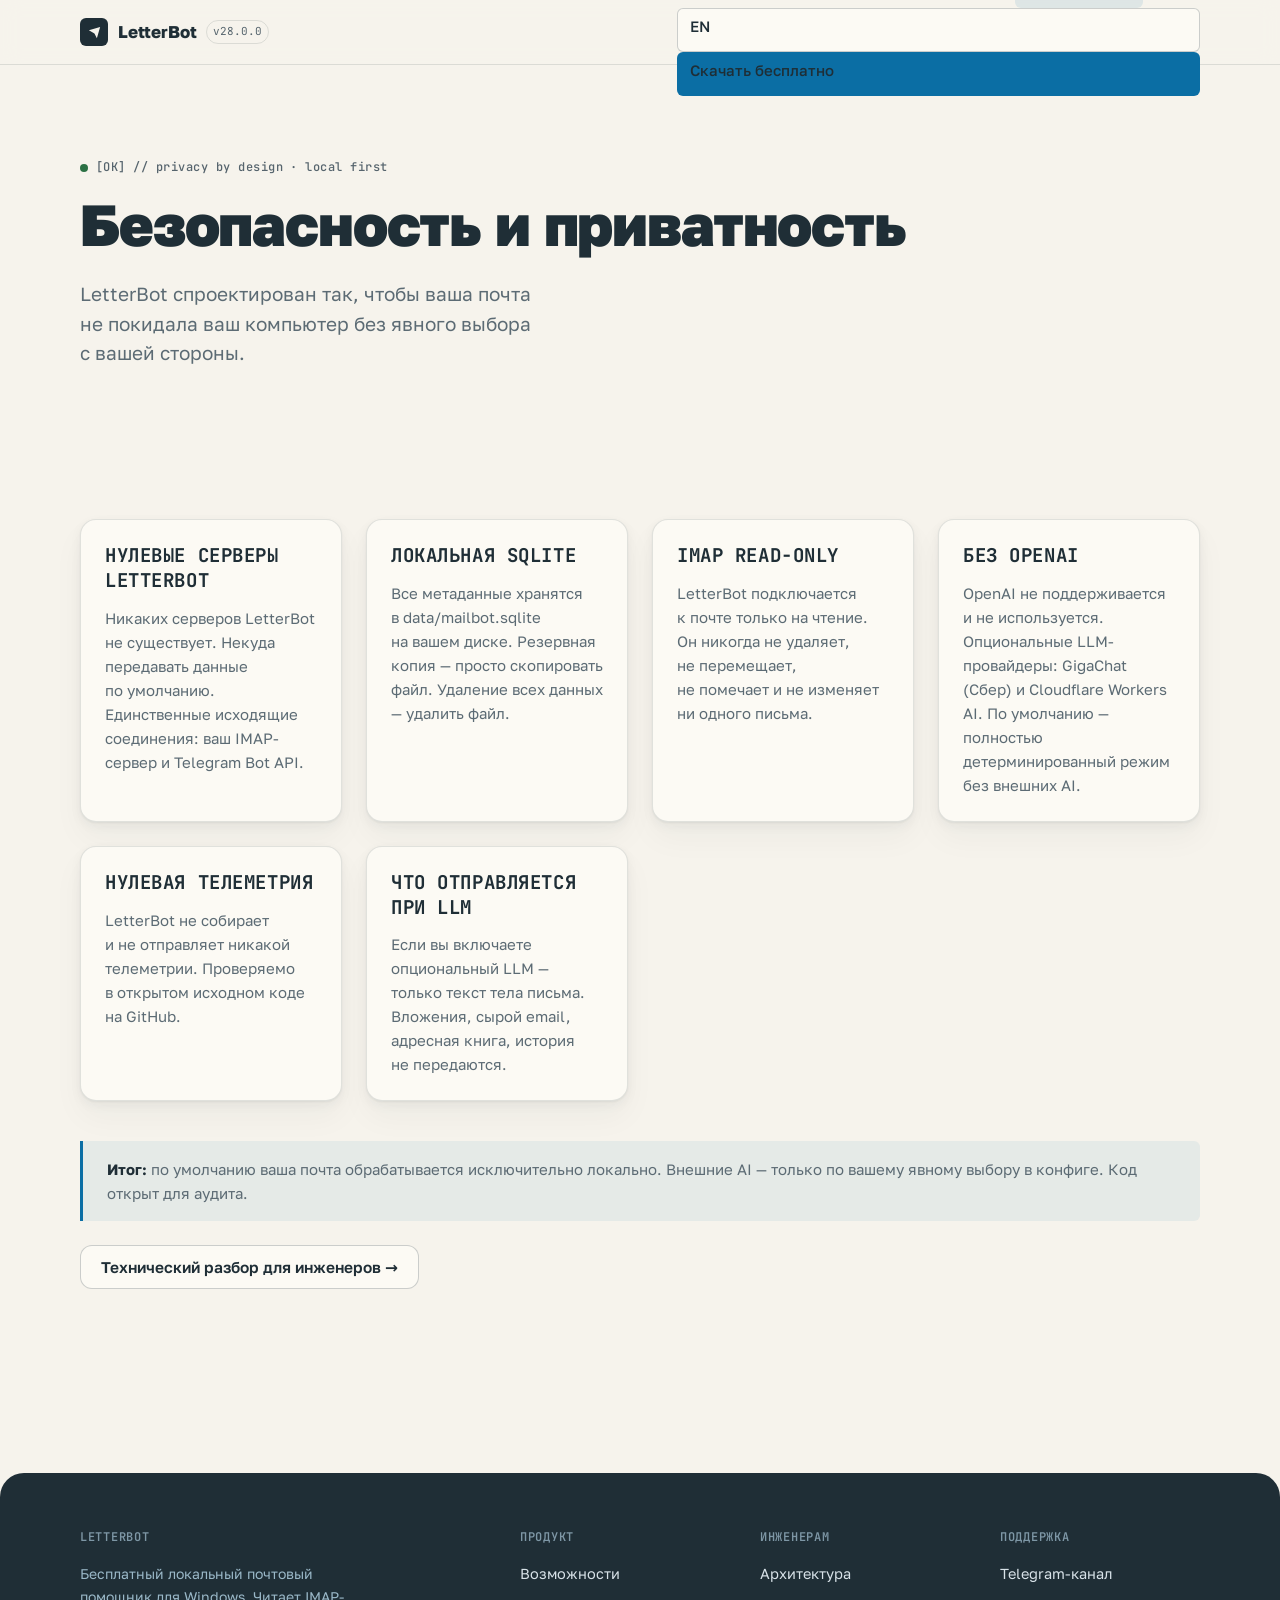
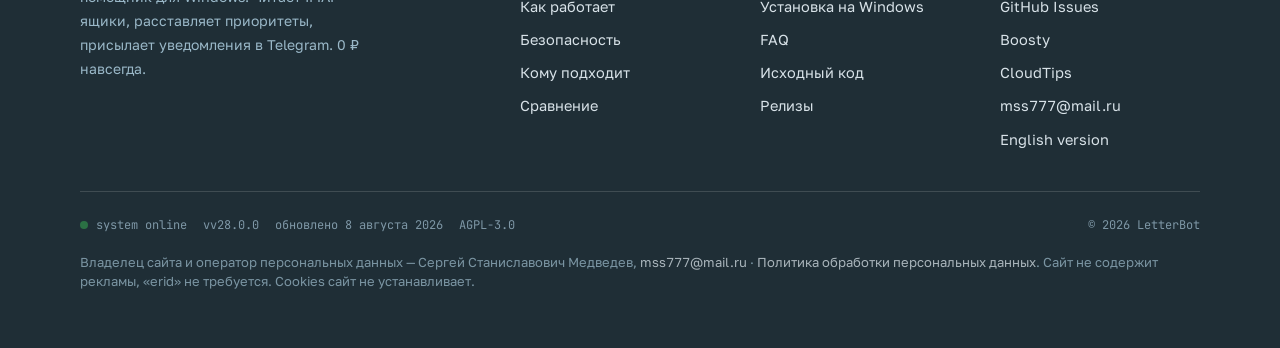
==== commit b89831ab: "fix(legal): политика ПД, сведения о владельце, отказ от Яндекс Метрики - privacy.html по 152-ФЗ ст. " ====
--- a/bezopasnost.html
+++ b/bezopasnost.html
@@ -158,6 +158,7 @@
         <span>AGPL-3.0</span>
         <span class="right">© <span id="year">2026</span> LetterBot</span>
       </div>
+      <div class="legal-note" style="margin-top:18px;font-size:13px;line-height:1.5;opacity:.75">Владелец сайта и оператор персональных данных — Сергей Станиславович Медведев, <a href="mailto:mss777@mail.ru">mss777@mail.ru</a> · <a href="privacy.html">Политика обработки персональных данных</a>. Сайт не содержит рекламы, «erid» не требуется. Cookies сайт не устанавливает.</div>
     </div>
   </footer>
 
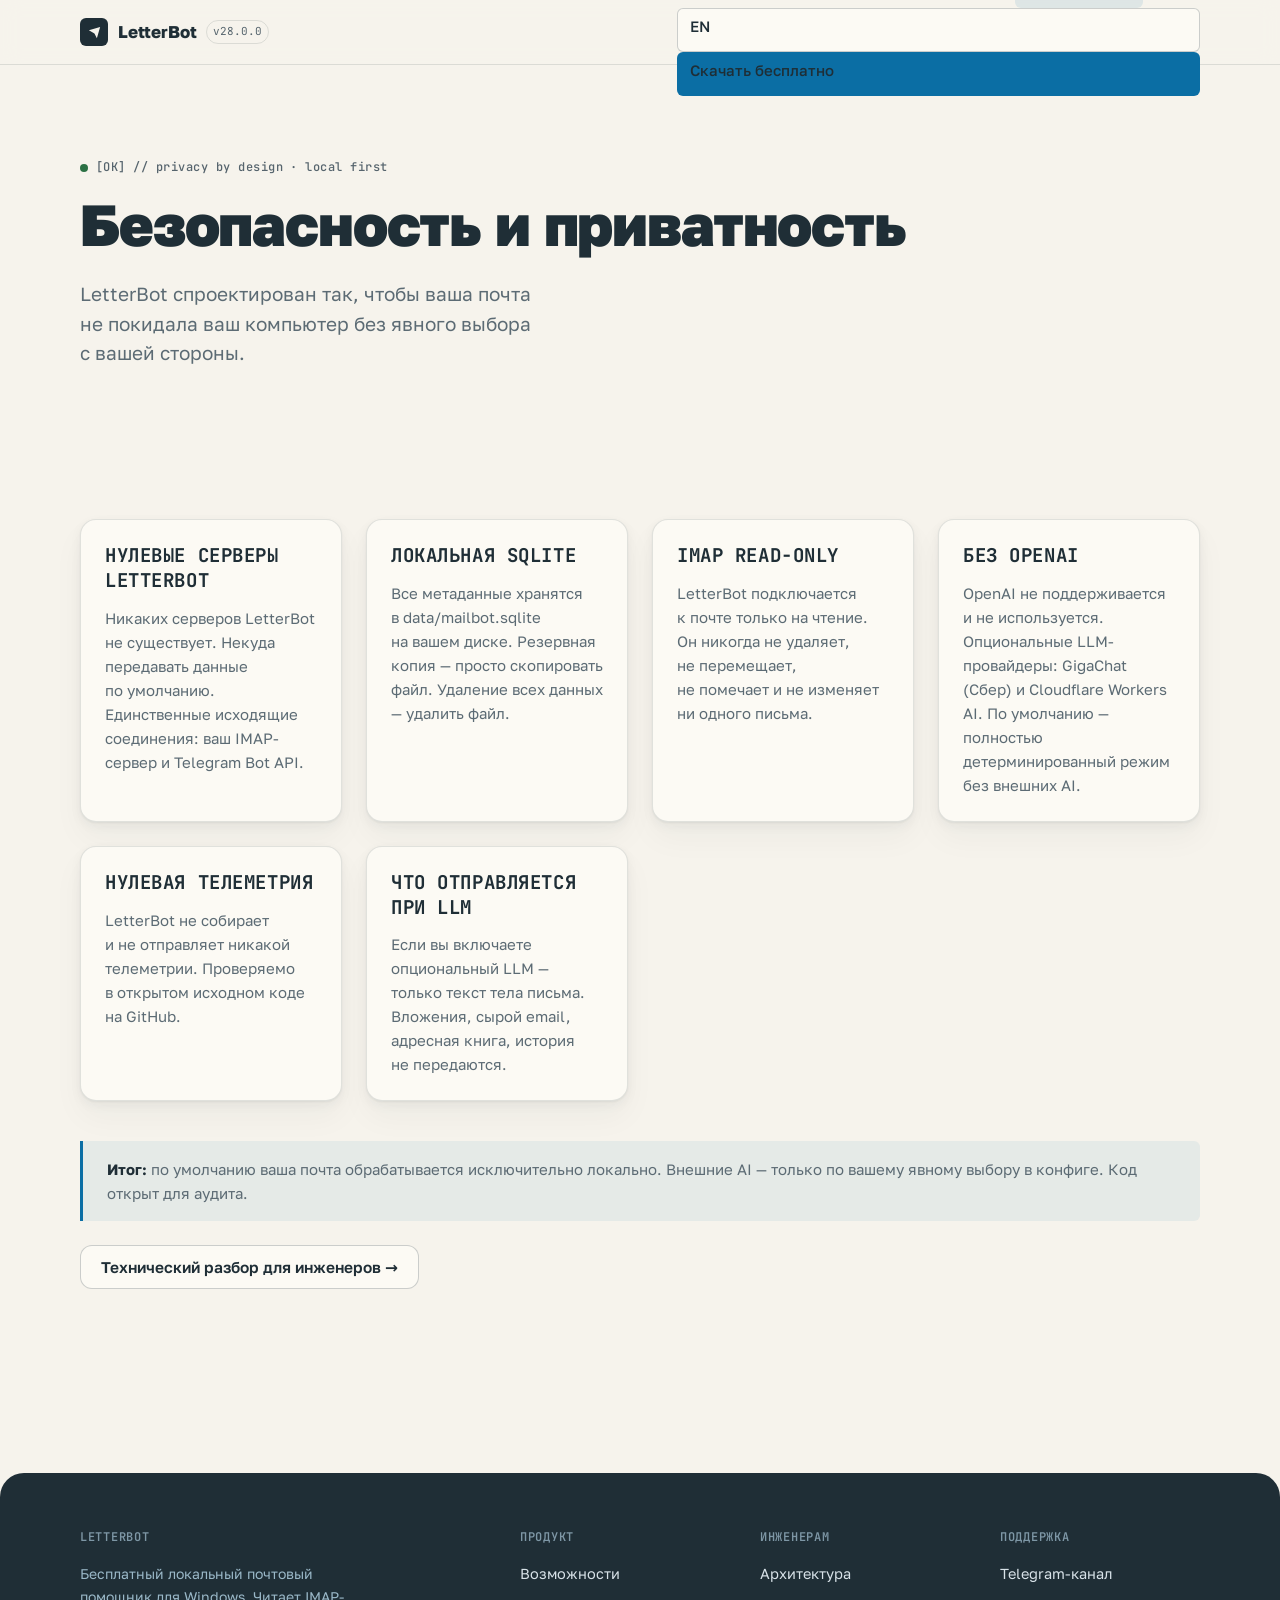
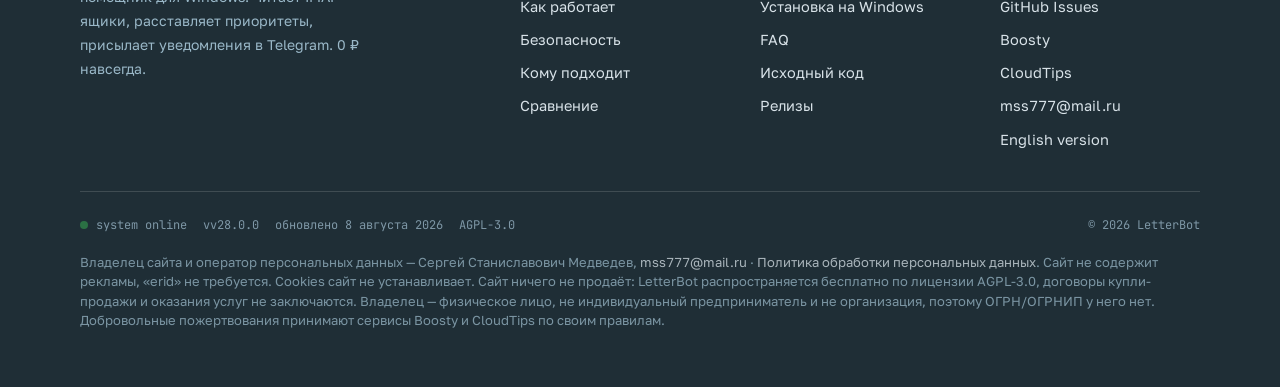
==== commit 45b69464: "fix(legal): сайт ничего не продаёт, ОГРН не требуется" ====
--- a/bezopasnost.html
+++ b/bezopasnost.html
@@ -158,7 +158,7 @@
         <span>AGPL-3.0</span>
         <span class="right">© <span id="year">2026</span> LetterBot</span>
       </div>
-      <div class="legal-note" style="margin-top:18px;font-size:13px;line-height:1.5;opacity:.75">Владелец сайта и оператор персональных данных — Сергей Станиславович Медведев, <a href="mailto:mss777@mail.ru">mss777@mail.ru</a> · <a href="privacy.html">Политика обработки персональных данных</a>. Сайт не содержит рекламы, «erid» не требуется. Cookies сайт не устанавливает.</div>
+      <div class="legal-note" style="margin-top:18px;font-size:13px;line-height:1.5;opacity:.75">Владелец сайта и оператор персональных данных — Сергей Станиславович Медведев, <a href="mailto:mss777@mail.ru">mss777@mail.ru</a> · <a href="privacy.html">Политика обработки персональных данных</a>. Сайт не содержит рекламы, «erid» не требуется. Cookies сайт не устанавливает. Сайт ничего не продаёт: LetterBot распространяется бесплатно по лицензии AGPL-3.0, договоры купли-продажи и оказания услуг не заключаются. Владелец — физическое лицо, не индивидуальный предприниматель и не организация, поэтому ОГРН/ОГРНИП у него нет. Добровольные пожертвования принимают сервисы Boosty и CloudTips по своим правилам.</div>
     </div>
   </footer>
 
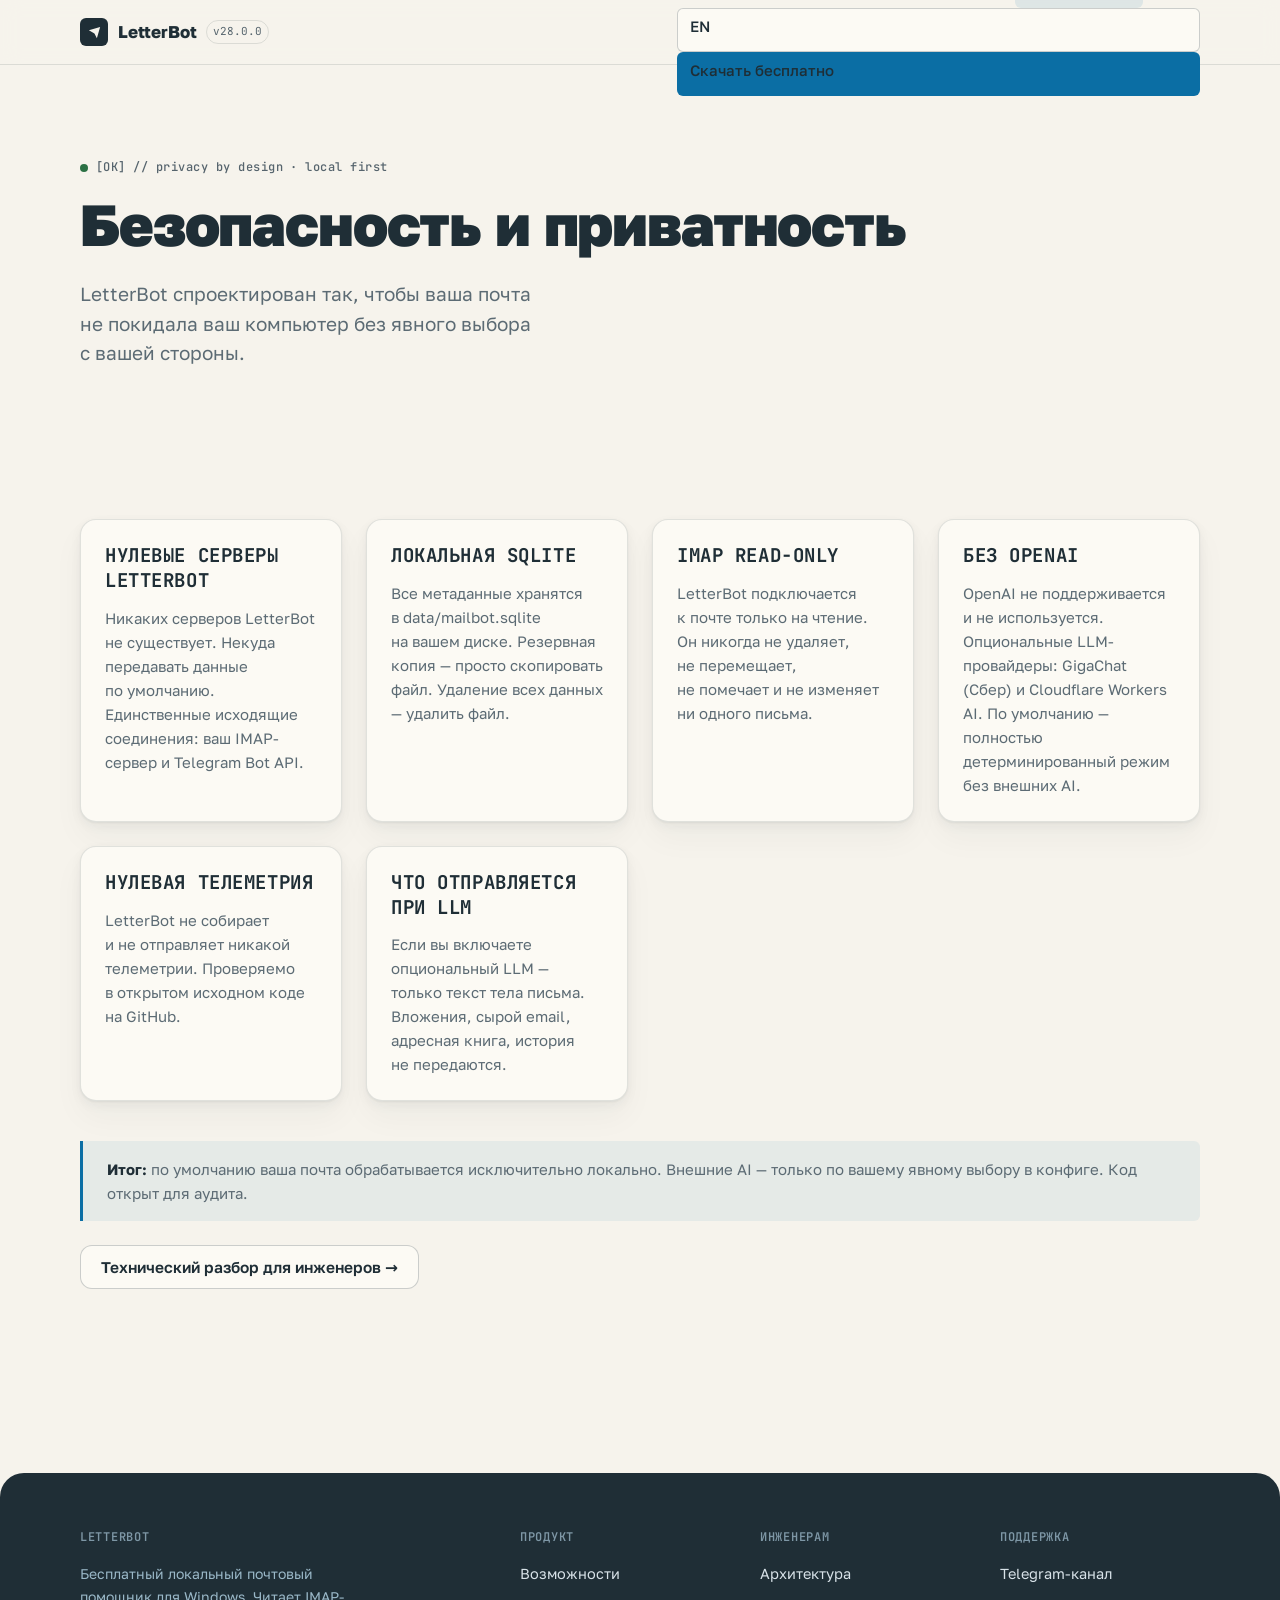
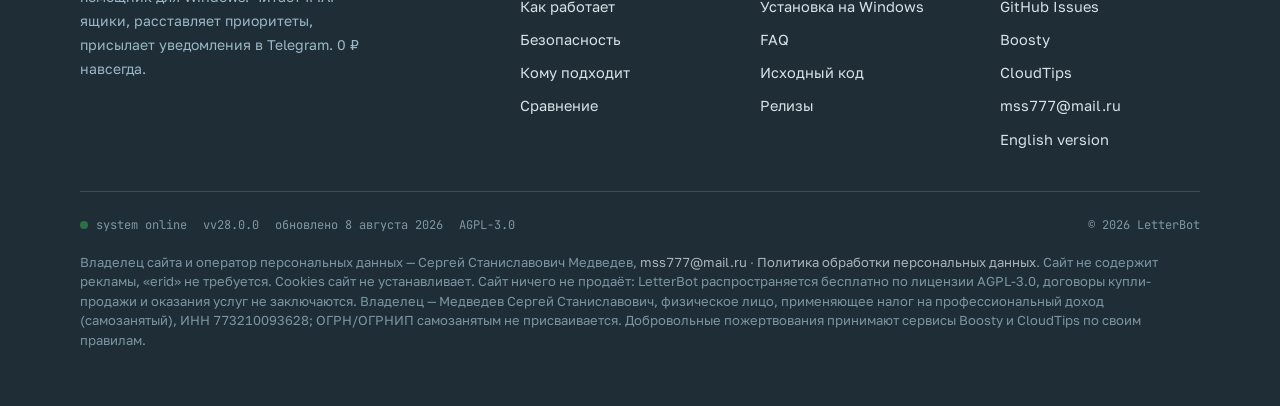
==== commit e6905499: "fix(legal): ИНН самозанятого в сведениях о владельце" ====
--- a/bezopasnost.html
+++ b/bezopasnost.html
@@ -158,7 +158,7 @@
         <span>AGPL-3.0</span>
         <span class="right">© <span id="year">2026</span> LetterBot</span>
       </div>
-      <div class="legal-note" style="margin-top:18px;font-size:13px;line-height:1.5;opacity:.75">Владелец сайта и оператор персональных данных — Сергей Станиславович Медведев, <a href="mailto:mss777@mail.ru">mss777@mail.ru</a> · <a href="privacy.html">Политика обработки персональных данных</a>. Сайт не содержит рекламы, «erid» не требуется. Cookies сайт не устанавливает. Сайт ничего не продаёт: LetterBot распространяется бесплатно по лицензии AGPL-3.0, договоры купли-продажи и оказания услуг не заключаются. Владелец — физическое лицо, не индивидуальный предприниматель и не организация, поэтому ОГРН/ОГРНИП у него нет. Добровольные пожертвования принимают сервисы Boosty и CloudTips по своим правилам.</div>
+      <div class="legal-note" style="margin-top:18px;font-size:13px;line-height:1.5;opacity:.75">Владелец сайта и оператор персональных данных — Сергей Станиславович Медведев, <a href="mailto:mss777@mail.ru">mss777@mail.ru</a> · <a href="privacy.html">Политика обработки персональных данных</a>. Сайт не содержит рекламы, «erid» не требуется. Cookies сайт не устанавливает. Сайт ничего не продаёт: LetterBot распространяется бесплатно по лицензии AGPL-3.0, договоры купли-продажи и оказания услуг не заключаются. Владелец — Медведев Сергей Станиславович, физическое лицо, применяющее налог на профессиональный доход (самозанятый), ИНН 773210093628; ОГРН/ОГРНИП самозанятым не присваивается. Добровольные пожертвования принимают сервисы Boosty и CloudTips по своим правилам.</div>
     </div>
   </footer>
 
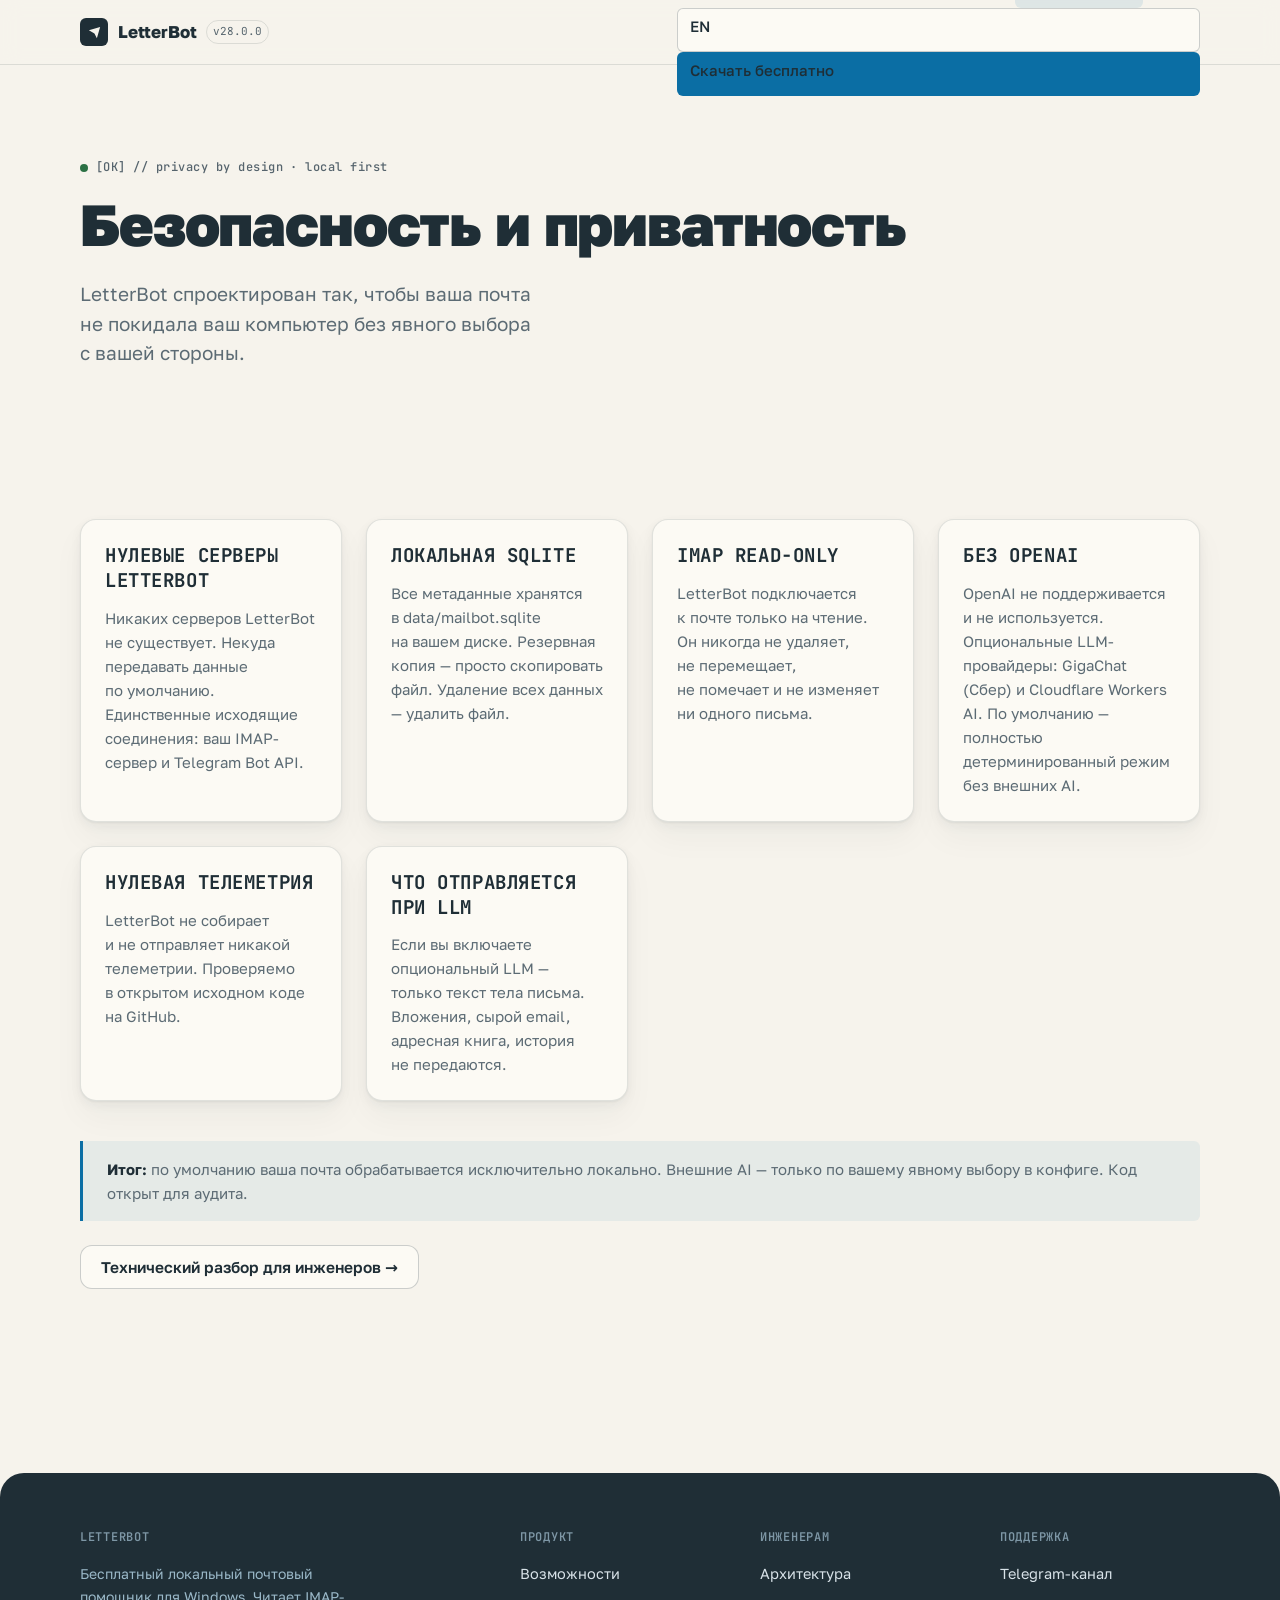
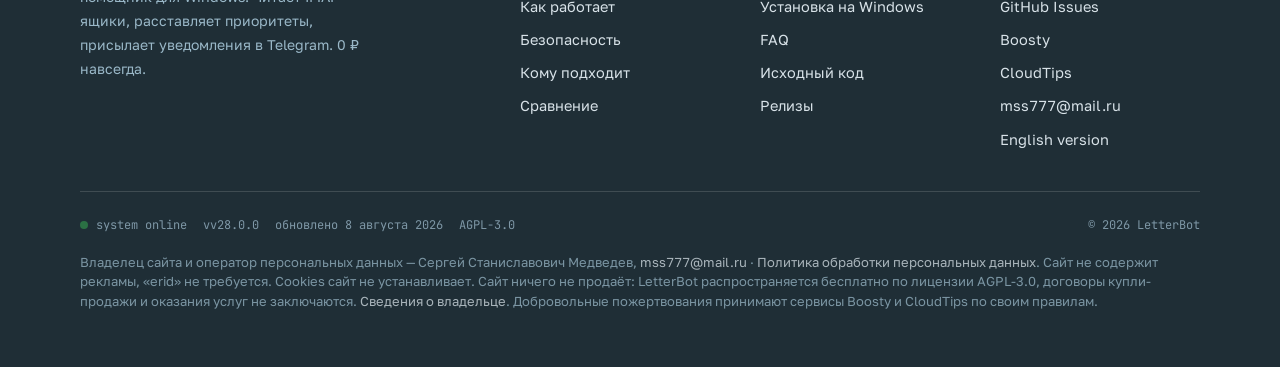
==== commit 4dd16b1d: "fix(legal): ИНН только в политике ПД, в подвале ссылка" ====
--- a/bezopasnost.html
+++ b/bezopasnost.html
@@ -158,7 +158,7 @@
         <span>AGPL-3.0</span>
         <span class="right">© <span id="year">2026</span> LetterBot</span>
       </div>
-      <div class="legal-note" style="margin-top:18px;font-size:13px;line-height:1.5;opacity:.75">Владелец сайта и оператор персональных данных — Сергей Станиславович Медведев, <a href="mailto:mss777@mail.ru">mss777@mail.ru</a> · <a href="privacy.html">Политика обработки персональных данных</a>. Сайт не содержит рекламы, «erid» не требуется. Cookies сайт не устанавливает. Сайт ничего не продаёт: LetterBot распространяется бесплатно по лицензии AGPL-3.0, договоры купли-продажи и оказания услуг не заключаются. Владелец — Медведев Сергей Станиславович, физическое лицо, применяющее налог на профессиональный доход (самозанятый), ИНН 773210093628; ОГРН/ОГРНИП самозанятым не присваивается. Добровольные пожертвования принимают сервисы Boosty и CloudTips по своим правилам.</div>
+      <div class="legal-note" style="margin-top:18px;font-size:13px;line-height:1.5;opacity:.75">Владелец сайта и оператор персональных данных — Сергей Станиславович Медведев, <a href="mailto:mss777@mail.ru">mss777@mail.ru</a> · <a href="privacy.html">Политика обработки персональных данных</a>. Сайт не содержит рекламы, «erid» не требуется. Cookies сайт не устанавливает. Сайт ничего не продаёт: LetterBot распространяется бесплатно по лицензии AGPL-3.0, договоры купли-продажи и оказания услуг не заключаются. <a href="privacy.html#owner">Сведения о владельце</a>. Добровольные пожертвования принимают сервисы Boosty и CloudTips по своим правилам.</div>
     </div>
   </footer>
 
